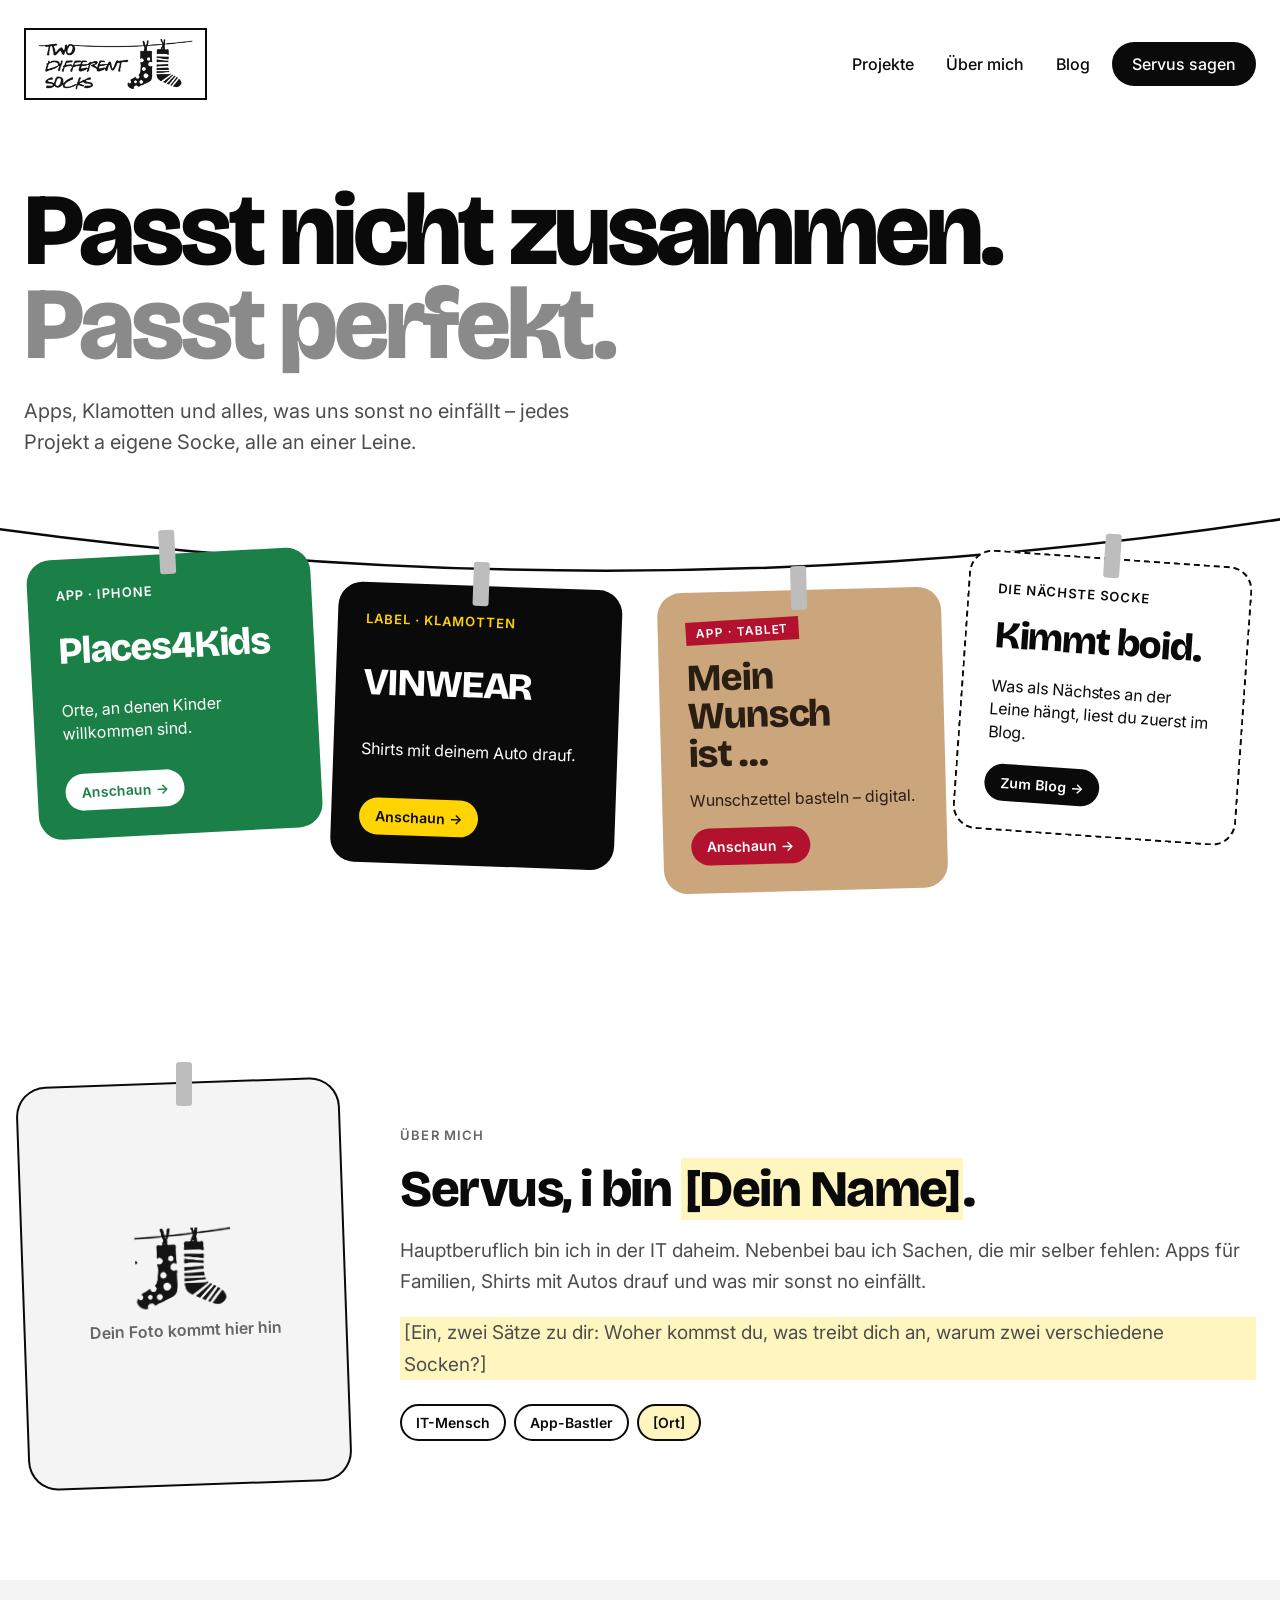
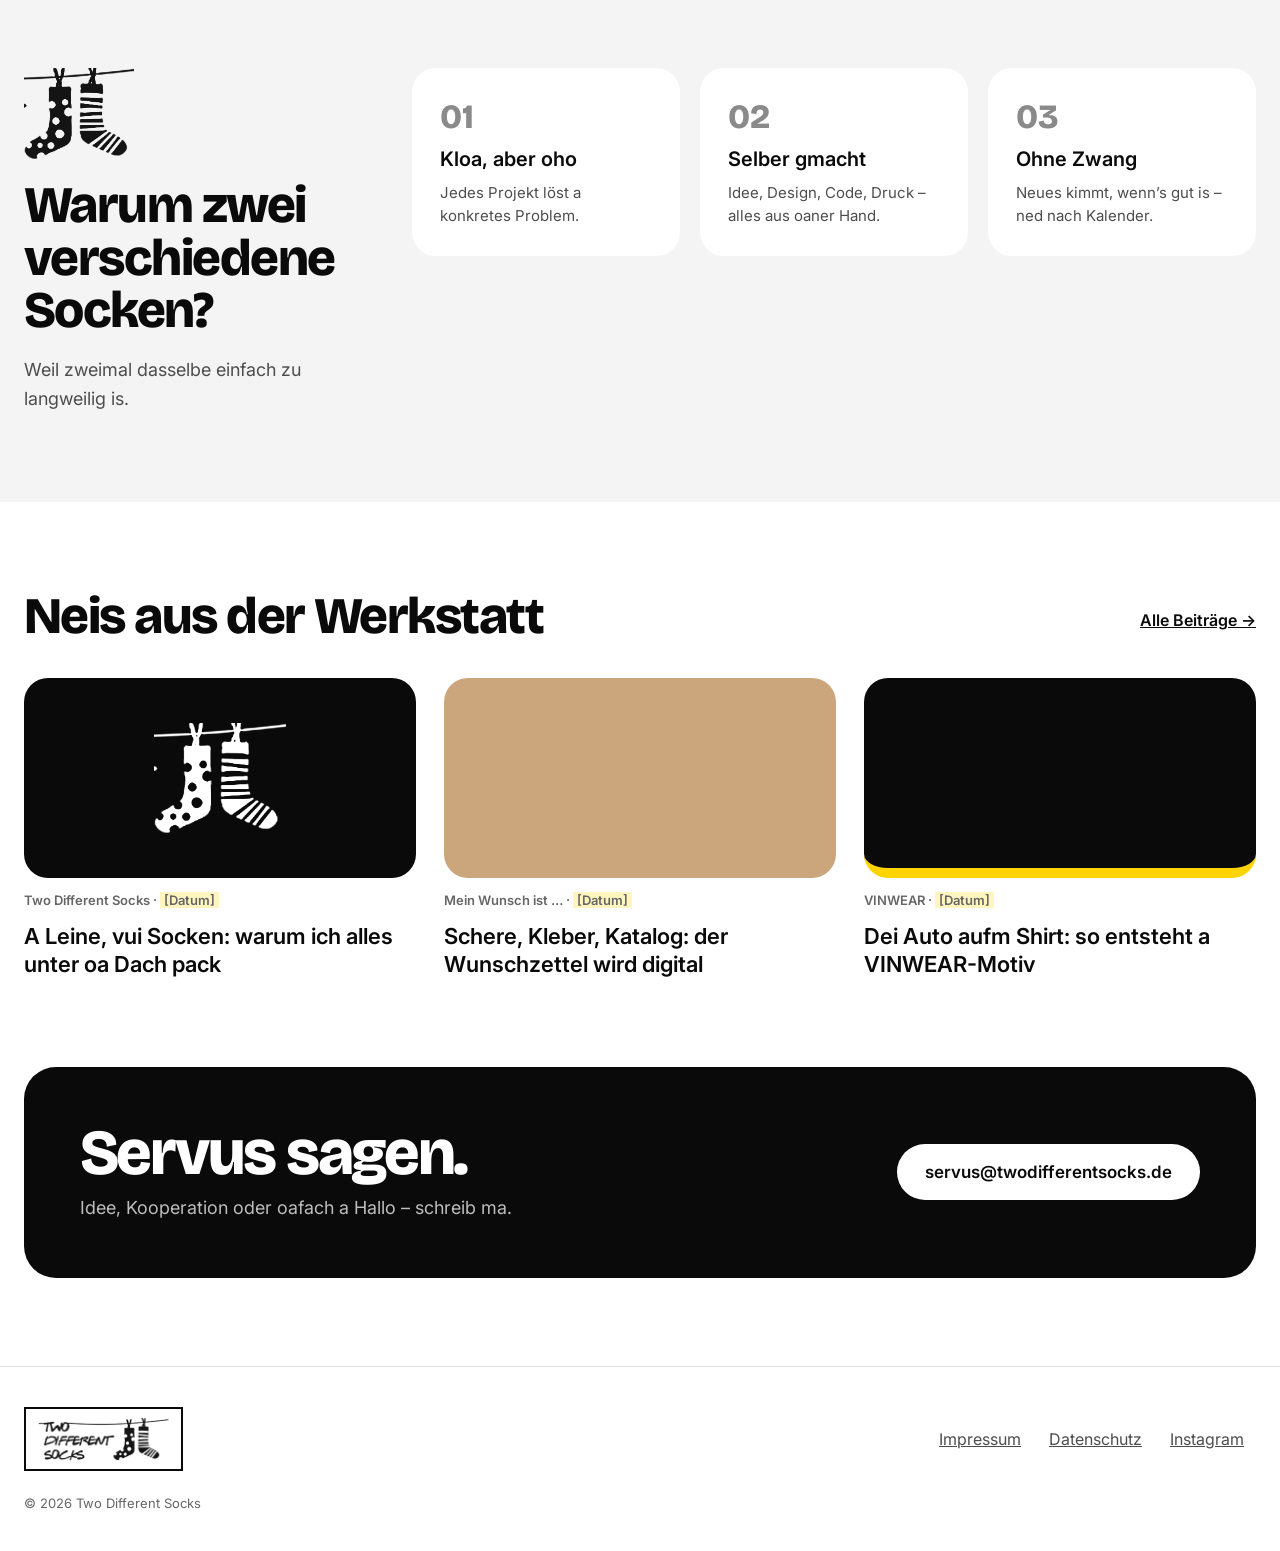
==== index.html @ ca85b4ca "Website Two Different Socks: Startseite, Blog, Impressum, Datenschutz Co-Authored-By: Claude Opus 5." ====
<!doctype html>
<html lang="de">
<head>
  <meta charset="utf-8">
  <meta name="viewport" content="width=device-width, initial-scale=1">
  <title>Two Different Socks – Passt nicht zusammen. Passt perfekt.</title>
  <meta name="description" content="Two Different Socks ist das Dach über Places4Kids, VINWEAR, Mein Wunsch ist … und allem, was noch kommt.">
  <link rel="icon" href="/assets/img/favicon.png">
  <link rel="apple-touch-icon" href="/assets/img/apple-touch-icon.png">
  <!-- Schriften: siehe README, Abschnitt „Schriften lokal einbinden“ -->
  <link rel="preconnect" href="https://fonts.googleapis.com">
  <link rel="preconnect" href="https://fonts.gstatic.com" crossorigin>
  <link href="https://fonts.googleapis.com/css2?family=Bricolage+Grotesque:opsz,wght@12..96,700;12..96,800&family=Inter:wght@400;500;600&display=swap" rel="stylesheet">
  <link rel="stylesheet" href="/assets/style.css">
</head>
<body>

<header class="site-header">
  <div class="container">
    <a href="/" class="logo-stamp"><img src="/assets/img/logo_ink.png" alt="Two Different Socks – zur Startseite" width="1071" height="360"></a>
    <nav class="nav" aria-label="Hauptnavigation">
      <a href="/#projekte">Projekte</a>
      <a href="/#ueber-mich">Über mich</a>
      <a href="/blog.html">Blog</a>
      <a href="/#servus" class="btn">Servus sagen</a>
    </nav>
  </div>
</header>

<main>

  <section class="container hero">
    <h1 class="display">Passt nicht zusammen.<br><span>Passt perfekt.</span></h1>
    <p>Apps, Klamotten und alles, was uns sonst no einfällt – jedes Projekt a eigene Socke, alle an einer Leine.</p>
  </section>

  <section id="projekte" class="clothesline" aria-labelledby="projekte-titel">
    <h2 id="projekte-titel" class="visually-hidden">Projekte</h2>
    <svg class="clothesline__rope" viewBox="0 0 1440 120" preserveAspectRatio="none" aria-hidden="true">
      <path d="M-10 30 Q720 120 1450 20" fill="none" stroke="#0A0A0A" stroke-width="2.5" vector-effect="non-scaling-stroke"/>
    </svg>
    <div class="container clothesline__items">

      <!-- Places4Kids: Link eintragen, sobald die Domain steht -->
      <a href="#" class="sock sock--p4k" style="--r:-3deg; --a:3deg; --d:4.2s; --dl:0s; --mt:8px">
        <div class="sock__peg"></div>
        <div class="sock__card">
          <span class="sock__label">App · iPhone</span>
          <span class="sock__title">Places4Kids</span>
          <span class="sock__text">Orte, an denen Kinder willkommen sind.</span>
          <span class="sock__more">Anschaun →</span>
        </div>
      </a>

      <!-- VINWEAR: Link eintragen -->
      <a href="#" class="sock sock--vin" style="--r:2deg; --a:-3.5deg; --d:5s; --dl:-1.3s; --mt:40px">
        <div class="sock__peg"></div>
        <div class="sock__card">
          <span class="sock__label">Label · Klamotten</span>
          <span class="sock__title">VINWEAR</span>
          <span class="sock__text">Shirts mit deinem Auto drauf.</span>
          <span class="sock__more">Anschaun →</span>
        </div>
      </a>

      <a href="https://meinwunschist.de" class="sock sock--mwi" style="--r:-1.5deg; --a:3deg; --d:4.6s; --dl:-2.4s; --mt:44px">
        <div class="sock__peg"></div>
        <div class="sock__card">
          <span class="sock__label">App · Tablet</span>
          <span class="sock__title">Mein Wunsch ist&nbsp;…</span>
          <span class="sock__text">Wunschzettel basteln – digital.</span>
          <span class="sock__more">Anschaun →</span>
        </div>
      </a>

      <a href="/blog.html" class="sock sock--next" style="--r:4deg; --a:-4deg; --d:5.4s; --dl:-0.7s; --mt:12px">
        <div class="sock__peg"></div>
        <div class="sock__card">
          <span class="sock__label">Die nächste Socke</span>
          <span class="sock__title">Kimmt boid.</span>
          <span class="sock__text">Was als Nächstes an der Leine hängt, liest du zuerst im Blog.</span>
          <span class="sock__more">Zum Blog →</span>
        </div>
      </a>

    </div>
  </section>

  <!-- Über mich: Foto als /assets/img/ich.jpg ablegen und den Platzhalter unten ersetzen -->
  <section id="ueber-mich" class="me" aria-labelledby="me-titel">
    <div class="container">
      <div class="me__photo">
        <div class="sock__peg"></div>
        <div class="me__placeholder">
          <img src="/assets/img/socks_ink.png" alt="">
          <span>Dein Foto kommt hier hin</span>
        </div>
        <!-- <img src="/assets/img/ich.jpg" alt="[Dein Name]" width="920" height="1150"> -->
      </div>
      <div class="me__text">
        <span class="eyebrow">Über mich</span>
        <h2 id="me-titel" class="display h2">Servus, i bin <span class="placeholder">[Dein Name]</span>.</h2>
        <p>Hauptberuflich bin ich in der IT daheim. Nebenbei bau ich Sachen, die mir selber fehlen: Apps für Familien, Shirts mit Autos drauf und was mir sonst no einfällt.</p>
        <p class="placeholder">[Ein, zwei Sätze zu dir: Woher kommst du, was treibt dich an, warum zwei verschiedene Socken?]</p>
        <ul class="me__facts">
          <li>IT-Mensch</li>
          <li>App-Bastler</li>
          <li class="placeholder">[Ort]</li>
        </ul>
      </div>
    </div>
  </section>

  <section class="about" aria-labelledby="warum-titel">
    <div class="container">
      <div class="about__intro">
        <img src="/assets/img/socks_ink.png" alt="" width="401" height="333">
        <h2 id="warum-titel" class="display h2">Warum zwei verschiedene Socken?</h2>
        <p>Weil zweimal dasselbe einfach zu langweilig is.</p>
      </div>
      <div class="about__grid">
        <div class="point">
          <span class="point__nr">01</span>
          <h3>Kloa, aber oho</h3>
          <p>Jedes Projekt löst a konkretes Problem.</p>
        </div>
        <div class="point">
          <span class="point__nr">02</span>
          <h3>Selber gmacht</h3>
          <p>Idee, Design, Code, Druck – alles aus oaner Hand.</p>
        </div>
        <div class="point">
          <span class="point__nr">03</span>
          <h3>Ohne Zwang</h3>
          <p>Neues kimmt, wenn’s gut is – ned nach Kalender.</p>
        </div>
      </div>
    </div>
  </section>

  <section class="container section" aria-labelledby="blog-titel">
    <div class="section__head">
      <h2 id="blog-titel" class="display h2">Neis aus der Werkstatt</h2>
      <a href="/blog.html">Alle Beiträge →</a>
    </div>
    <div class="posts">
      <a href="/blog/a-leine-vui-socken.html" class="post-card">
        <div class="post-card__img post-card__img--tds"><img src="/assets/img/socks_white.png" alt=""></div>
        <span class="post-card__meta">Two Different Socks · <span class="placeholder">[Datum]</span></span>
        <h3>A Leine, vui Socken: warum ich alles unter oa Dach pack</h3>
      </a>
      <a href="/blog.html" class="post-card">
        <div class="post-card__img post-card__img--mwi"></div>
        <span class="post-card__meta">Mein Wunsch ist … · <span class="placeholder">[Datum]</span></span>
        <h3>Schere, Kleber, Katalog: der Wunschzettel wird digital</h3>
      </a>
      <a href="/blog.html" class="post-card">
        <div class="post-card__img post-card__img--vin"></div>
        <span class="post-card__meta">VINWEAR · <span class="placeholder">[Datum]</span></span>
        <h3>Dei Auto aufm Shirt: so entsteht a VINWEAR-Motiv</h3>
      </a>
    </div>
  </section>

  <section id="servus" class="container servus" aria-labelledby="servus-titel">
    <div class="servus__box">
      <div>
        <h2 id="servus-titel" class="display">Servus sagen.</h2>
        <p>Idee, Kooperation oder oafach a Hallo – schreib ma.</p>
      </div>
      <a href="mailto:servus@twodifferentsocks.de" class="btn btn--light">servus@twodifferentsocks.de</a>
    </div>
  </section>

</main>

<footer class="site-footer">
  <div class="container">
    <a href="/" class="logo-stamp"><img src="/assets/img/logo_ink.png" alt="Two Different Socks – zur Startseite" width="1071" height="360"></a>
    <nav aria-label="Rechtliches">
      <a href="/impressum.html">Impressum</a>
      <a href="/datenschutz.html">Datenschutz</a>
      <a href="https://instagram.com/" rel="noopener">Instagram</a>
    </nav>
    <small>© 2026 Two Different Socks</small>
  </div>
</footer>

</body>
</html>
---- assets/style.css ----
/* Two Different Socks – Stylesheet
   Farben: Basis Schwarz-Weiß, jede Projektkarte hat ihre eigene Markenfarbe. */

:root {
  --ink: #0A0A0A;
  --white: #FFFFFF;
  --grey-50: #F4F4F4;
  --grey-300: #BDBDBD;
  --grey-500: #8A8A8A;
  --grey-600: #666666;
  --grey-700: #4D4D4D;
  --line: #E0E0E0;

  /* Projektfarben */
  --p4k: #1B8048;        /* Places4Kids – SOS-Grün */
  --vin-yellow: #FFD400; /* VINWEAR – Gelb-Akzent */
  --kraft: #CBA57C;      /* Mein Wunsch ist … – Kraftpapier */
  --kraft-ink: #2A1D12;
  --mwi-red: #B3122E;    /* Mein Wunsch ist … – Rot */

  --font-display: "Bricolage Grotesque", system-ui, sans-serif;
  --font-body: "Inter", system-ui, -apple-system, "Segoe UI", sans-serif;
  --max: 1280px;
}

*, *::before, *::after { box-sizing: border-box; }
html { scroll-behavior: smooth; }
body {
  margin: 0;
  font-family: var(--font-body);
  color: var(--ink);
  background: var(--white);
  -webkit-font-smoothing: antialiased;
  overflow-x: hidden;
}
img { max-width: 100%; height: auto; display: block; }
a { color: var(--ink); }
a:hover { color: #555; }
:focus-visible { outline: 3px solid var(--ink); outline-offset: 3px; border-radius: 6px; }

.container { max-width: var(--max); margin: 0 auto; padding-inline: 24px; }
.muted { color: var(--grey-700); }
.display {
  font-family: var(--font-display);
  font-weight: 800;
  letter-spacing: -0.04em;
  line-height: 0.95;
  margin: 0;
}
.visually-hidden {
  position: absolute; width: 1px; height: 1px; padding: 0; margin: -1px;
  overflow: hidden; clip: rect(0 0 0 0); white-space: nowrap; border: 0;
}

/* ---------- Header ---------- */
.site-header .container {
  display: flex; flex-wrap: wrap; justify-content: space-between; align-items: center;
  gap: 16px; padding-block: 28px;
}
.logo-stamp { display: block; border: 2px solid var(--ink); padding: 8px 12px; line-height: 0; }
.logo-stamp img { height: 52px; width: auto; }
.nav { display: flex; flex-wrap: wrap; gap: 4px; align-items: center; }
.nav a { padding: 12px 14px; font-weight: 500; text-decoration: none; }
.nav a[aria-current="page"] { font-weight: 600; text-decoration: underline; text-underline-offset: 6px; }
.btn {
  display: inline-block; padding: 12px 20px; border-radius: 999px; font-weight: 600;
  text-decoration: none; background: var(--ink); color: var(--white); border: 0;
  font: inherit; font-weight: 600; cursor: pointer;
}
.btn:hover { color: var(--white); background: #333; }
.btn--light { background: var(--white); color: var(--ink); }
.btn--light:hover { background: var(--grey-50); color: var(--ink); }
.nav .btn { padding: 12px 20px; margin-left: 4px; }

/* ---------- Hero ---------- */
.hero { padding-top: 56px; display: flex; flex-direction: column; gap: 24px; }
.hero h1 { font-size: clamp(52px, 8vw, 112px); line-height: 0.92; }
.hero h1 span { color: var(--grey-500); }
.hero p { margin: 0; max-width: 600px; font-size: 20px; line-height: 1.55; color: var(--grey-700); }

/* ---------- Wäscheleine ---------- */
.clothesline { position: relative; padding: 40px 0 96px; }
.clothesline__rope { position: absolute; left: 0; top: 40px; width: 100%; height: 120px; }
.clothesline__items {
  position: relative; padding-top: 24px;
  display: grid; grid-template-columns: repeat(auto-fit, minmax(250px, 1fr)); gap: 32px;
}
.sock {
  display: block; text-decoration: none;
  transform-origin: 50% 0;
  transform: rotate(var(--r, 0deg));
  animation: sway var(--d, 4.5s) ease-in-out infinite;
  animation-delay: var(--dl, 0s);
  margin-top: var(--mt, 0);
}
.sock:hover { animation-play-state: paused; }
@keyframes sway {
  0%, 100% { transform: rotate(var(--r, 0deg)); }
  50% { transform: rotate(calc(var(--r, 0deg) + var(--a, 3deg))); }
}
@media (prefers-reduced-motion: reduce) {
  .sock { animation: none; }
  html { scroll-behavior: auto; }
}
.sock__peg {
  width: 16px; height: 44px; background: var(--grey-300); border-radius: 3px;
  margin: 0 auto -20px; position: relative;
}
.sock__card {
  border-radius: 24px; padding: 28px; min-height: 280px;
  display: flex; flex-direction: column; justify-content: space-between; gap: 16px;
}
.sock__label { font-size: 13px; font-weight: 600; letter-spacing: 0.08em; text-transform: uppercase; }
.sock__title { font-family: var(--font-display); font-weight: 800; font-size: 38px; letter-spacing: -0.03em; line-height: 1; }
.sock__text { font-size: 16px; line-height: 1.45; }
/* Gleicher Button auf jeder Karte, jeweils in der Projektfarbe */
.sock__more {
  align-self: flex-start; padding: 10px 16px; border-radius: 999px;
  font-size: 14px; font-weight: 600;
}

.sock--p4k .sock__card { background: var(--p4k); color: var(--white); }
.sock--p4k .sock__more { background: var(--white); color: var(--p4k); }

.sock--vin .sock__card { background: var(--ink); color: var(--white); }
.sock--vin .sock__label { color: var(--vin-yellow); }
.sock--vin .sock__more { background: var(--vin-yellow); color: var(--ink); }

.sock--mwi .sock__card { background: var(--kraft); color: var(--kraft-ink); }
.sock--mwi .sock__label {
  align-self: flex-start; padding: 4px 10px; background: var(--mwi-red); color: var(--white);
  font-size: 12px; transform: rotate(-2deg);
}
.sock--mwi .sock__more { background: var(--mwi-red); color: var(--white); }

.sock--next .sock__card { border: 2px dashed var(--ink); background: var(--white); color: var(--ink); }
.sock--next .sock__more { background: var(--ink); color: var(--white); }

/* ---------- Über mich ---------- */
.me .container { padding-block: 96px; display: flex; flex-wrap: wrap; gap: 56px; align-items: center; }
.me__photo { flex: 1 1 320px; min-width: 0; max-width: 460px; position: relative; }
.me__photo img, .me__photo .me__placeholder {
  width: 100%; aspect-ratio: 4 / 5; object-fit: cover; border-radius: 28px;
  transform: rotate(-2deg); box-shadow: 0 0 0 2px var(--ink);
}
.me__placeholder {
  display: flex; flex-direction: column; align-items: center; justify-content: center; gap: 12px;
  background: var(--grey-50); color: var(--grey-600); font-weight: 600; text-align: center; padding: 24px;
}
.me__placeholder img { width: 96px; transform: none; box-shadow: none; aspect-ratio: auto; border-radius: 0; }
.me__photo .sock__peg { position: absolute; top: -22px; left: 50%; margin: 0 0 0 -8px; z-index: 1; }
.me__text { flex: 999 1 460px; min-width: 0; display: flex; flex-direction: column; gap: 20px; }
.me__text .eyebrow { font-size: 13px; font-weight: 600; letter-spacing: 0.08em; text-transform: uppercase; color: var(--grey-600); }
.me__text p { margin: 0; font-size: 19px; line-height: 1.65; color: var(--grey-700); }
.me__facts { display: flex; flex-wrap: wrap; gap: 8px; padding: 0; margin: 4px 0 0; list-style: none; }
.me__facts li { padding: 8px 14px; border-radius: 999px; border: 2px solid var(--ink); font-size: 14px; font-weight: 600; }

/* ---------- Über uns ---------- */
.about { background: var(--grey-50); }
.about .container { padding-block: 88px; display: flex; flex-wrap: wrap; gap: 48px; align-items: flex-start; }
.about__intro { flex: 1 1 340px; min-width: 0; display: flex; flex-direction: column; gap: 20px; }
.about__intro img { width: 110px; }
.about__intro p { margin: 0; font-size: 18px; line-height: 1.6; color: var(--grey-700); }
.h2 { font-size: clamp(36px, 4vw, 54px); letter-spacing: -0.03em; line-height: 1.02; }
.about__grid {
  flex: 999 1 560px; min-width: 0;
  display: grid; grid-template-columns: repeat(auto-fit, minmax(210px, 1fr)); gap: 20px;
}
.point { padding: 28px; border-radius: 24px; background: var(--white); display: flex; flex-direction: column; gap: 10px; }
.point__nr { font-family: var(--font-display); font-weight: 800; font-size: 34px; color: var(--grey-500); }
.point h3 { margin: 0; font-size: 20px; font-weight: 600; }
.point p { margin: 0; font-size: 15px; line-height: 1.55; color: var(--grey-700); }

/* ---------- Blog-Karten ---------- */
.section { padding-block: 88px; display: flex; flex-direction: column; gap: 36px; }
.section__head { display: flex; flex-wrap: wrap; justify-content: space-between; align-items: flex-end; gap: 16px; }
.section__head a { font-weight: 600; padding: 12px 0; }
.posts { display: grid; grid-template-columns: repeat(auto-fit, minmax(280px, 1fr)); gap: 28px; }
.post-card { display: flex; flex-direction: column; gap: 14px; text-decoration: none; }
.post-card[hidden] { display: none; }
.post-card__img {
  height: 200px; border-radius: 24px; background: var(--ink);
  display: flex; align-items: center; justify-content: center; overflow: hidden;
}
.post-card__img img { height: 110px; width: auto; }
.post-card__img--p4k { background: var(--p4k); }
.post-card__img--vin { background: var(--ink); border-bottom: 10px solid var(--vin-yellow); }
.post-card__img--mwi { background: var(--kraft); }
.post-card__img--tds { background: var(--ink); }
.post-card__meta { font-size: 13px; font-weight: 600; color: var(--grey-600); }
.post-card h3 { margin: 0; font-size: 22px; font-weight: 600; line-height: 1.3; }

/* ---------- Servus / Kontakt ---------- */
.servus { padding-bottom: 88px; }
.servus__box {
  display: flex; flex-wrap: wrap; justify-content: space-between; align-items: center; gap: 32px;
  padding: clamp(32px, 5vw, 56px); border-radius: 32px; background: var(--ink); color: var(--white);
}
.servus__box > div { flex: 999 1 420px; min-width: 0; display: flex; flex-direction: column; gap: 10px; }
.servus__box h2 { font-size: clamp(40px, 5vw, 72px); }
.servus__box p { margin: 0; font-size: 18px; line-height: 1.55; color: var(--grey-300); }
.servus__box .btn { padding: 18px 28px; font-size: 17px; }

/* ---------- Footer ---------- */
.site-footer { border-top: 1px solid var(--line); }
.site-footer .container {
  padding-block: 40px; display: flex; flex-wrap: wrap; justify-content: space-between; align-items: center; gap: 24px;
}
.site-footer .logo-stamp img { height: 44px; width: auto; }
.site-footer nav { display: flex; flex-wrap: wrap; gap: 4px; }
.site-footer nav a { padding: 12px; color: var(--grey-700); }
.site-footer small { display: block; width: 100%; color: var(--grey-600); font-size: 13px; }

/* ---------- Blog-Übersicht ---------- */
.page-head { padding-top: 48px; padding-bottom: 32px; display: flex; flex-direction: column; gap: 20px; }
.page-head h1 { font-size: clamp(52px, 7vw, 100px); }
.page-head h1 span { color: var(--grey-500); }
.page-head p { margin: 0; max-width: 600px; font-size: 19px; line-height: 1.55; color: var(--grey-700); }
.filters { display: flex; flex-wrap: wrap; gap: 8px; padding-top: 12px; }
.filter {
  padding: 12px 18px; border-radius: 999px; font: inherit; font-size: 15px; font-weight: 600;
  cursor: pointer; border: 2px solid var(--ink); background: transparent; color: var(--ink);
}
.filter[aria-pressed="true"] { background: var(--ink); color: var(--white); }
.blog-list { padding-bottom: 80px; }
.empty { padding: 40px 0; font-size: 18px; color: var(--grey-700); }

.newsletter { padding-bottom: 88px; }
.newsletter__box {
  display: flex; flex-wrap: wrap; gap: 32px; align-items: center; justify-content: space-between;
  padding: clamp(32px, 5vw, 48px); border-radius: 32px; background: var(--ink); color: var(--white);
}
.newsletter__box > div { flex: 999 1 400px; min-width: 0; display: flex; flex-direction: column; gap: 10px; }
.newsletter__box h2 { font-size: clamp(32px, 3.6vw, 48px); }
.newsletter__box p { margin: 0; font-size: 17px; line-height: 1.55; color: var(--grey-300); }

/* ---------- Beitrag & Textseiten ---------- */
.article { max-width: 760px; margin: 0 auto; padding: 48px 24px 88px; }
.article__meta { font-size: 14px; font-weight: 600; color: var(--grey-600); }
.article h1 { font-size: clamp(40px, 6vw, 72px); margin: 16px 0 32px; }
.article__cover { height: clamp(220px, 40vw, 380px); border-radius: 28px; margin-bottom: 40px; }
.prose { font-size: 19px; line-height: 1.7; }
.prose h2 { font-family: var(--font-display); font-weight: 800; font-size: 32px; letter-spacing: -0.02em; margin: 48px 0 12px; line-height: 1.1; }
.prose h3 { font-size: 22px; margin: 32px 0 8px; }
.prose p, .prose ul, .prose ol { margin: 0 0 20px; }
.prose img { border-radius: 20px; margin: 32px 0; }
.prose blockquote {
  margin: 32px 0; padding-left: 24px; border-left: 4px solid var(--ink);
  font-family: var(--font-display); font-size: 26px; line-height: 1.3; font-weight: 700;
}
.back { display: inline-block; padding: 12px 0; font-weight: 600; }
.placeholder { background: #FFF6BF; padding: 0 4px; }
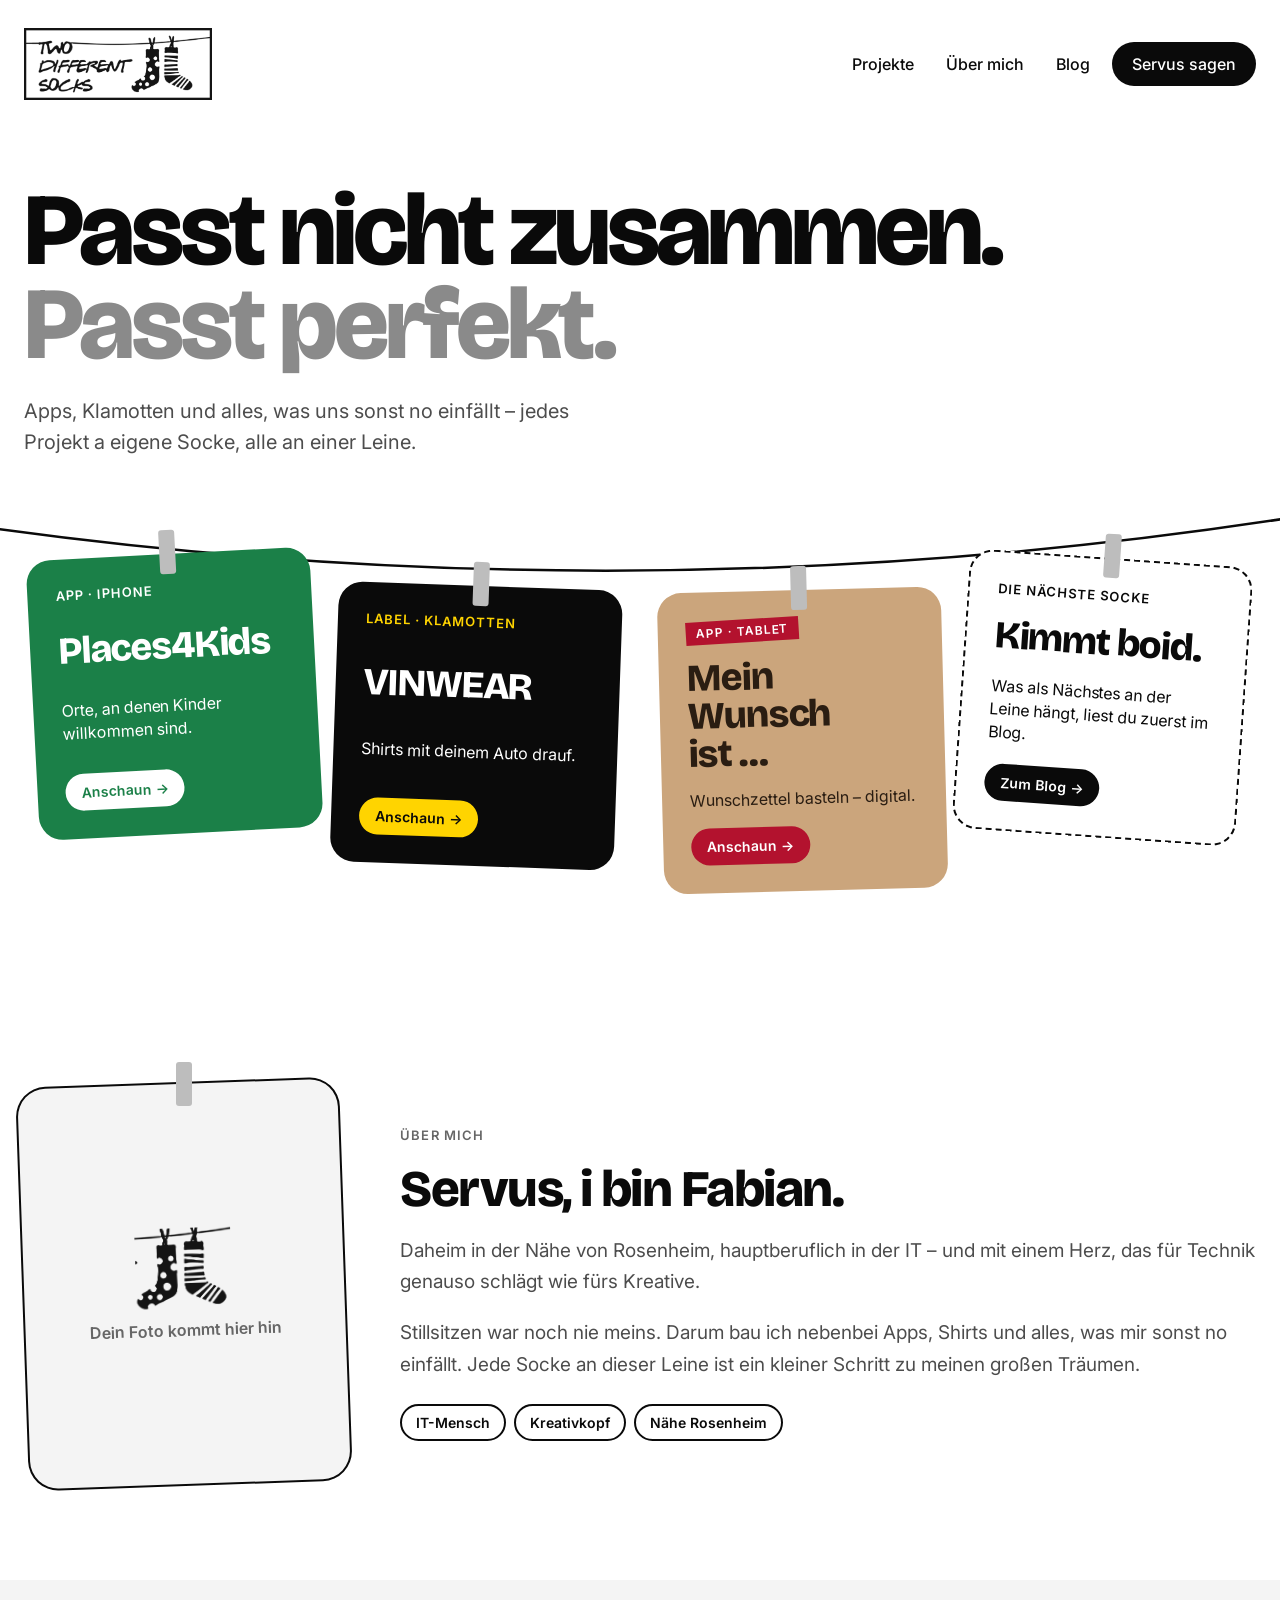
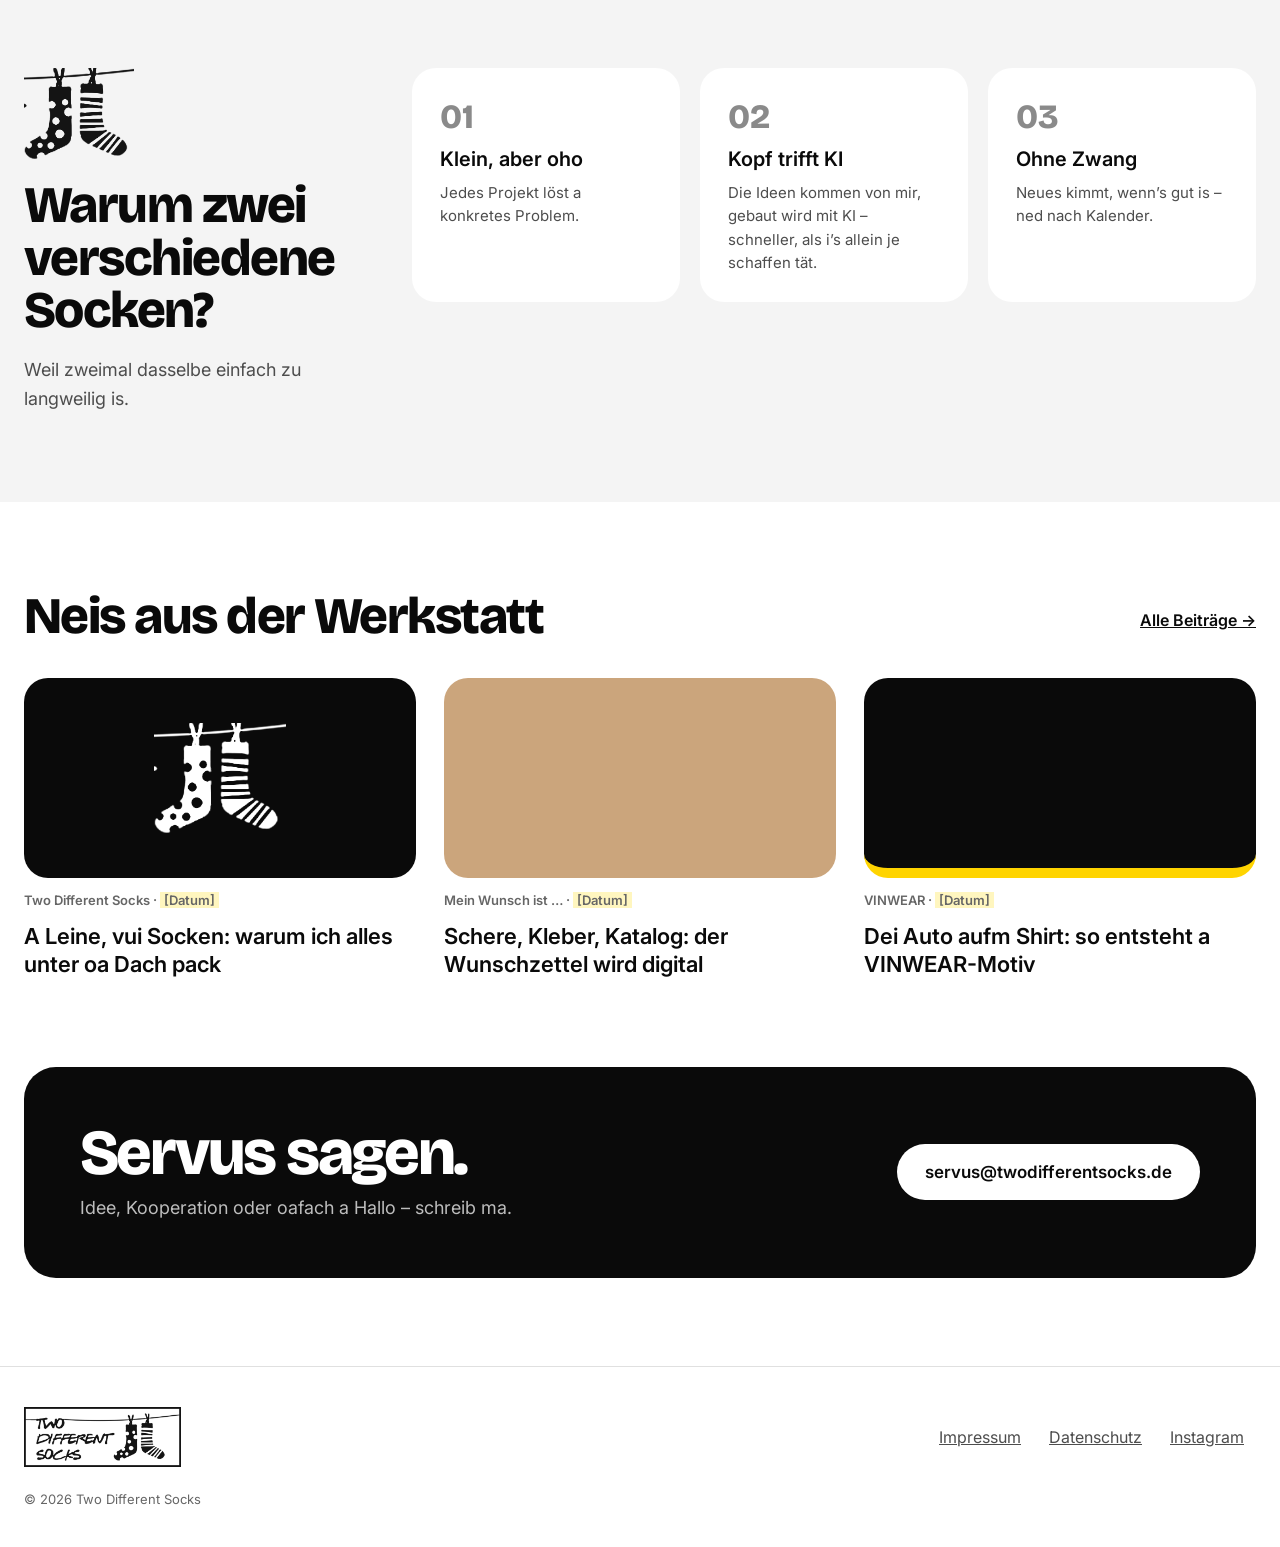
==== commit 682cd065: "Logo mit Rahmen und durchgehender Wäscheleine, Über mich mit Fabian, Texte angepasst Co-Authored-By:" ====
--- a/index.html
+++ b/index.html
@@ -17,7 +17,7 @@
 
 <header class="site-header">
   <div class="container">
-    <a href="/" class="logo-stamp"><img src="/assets/img/logo_ink.png" alt="Two Different Socks – zur Startseite" width="1071" height="360"></a>
+    <a href="/" class="logo-stamp"><img src="/assets/img/logo_ink_frame.png" alt="Two Different Socks – zur Startseite" width="1151" height="440"></a>
     <nav class="nav" aria-label="Hauptnavigation">
       <a href="/#projekte">Projekte</a>
       <a href="/#ueber-mich">Über mich</a>
@@ -95,17 +95,17 @@
           <img src="/assets/img/socks_ink.png" alt="">
           <span>Dein Foto kommt hier hin</span>
         </div>
-        <!-- <img src="/assets/img/ich.jpg" alt="[Dein Name]" width="920" height="1150"> -->
+        <!-- <img src="/assets/img/ich.jpg" alt="Fabian" width="920" height="1150"> -->
       </div>
       <div class="me__text">
         <span class="eyebrow">Über mich</span>
-        <h2 id="me-titel" class="display h2">Servus, i bin <span class="placeholder">[Dein Name]</span>.</h2>
-        <p>Hauptberuflich bin ich in der IT daheim. Nebenbei bau ich Sachen, die mir selber fehlen: Apps für Familien, Shirts mit Autos drauf und was mir sonst no einfällt.</p>
-        <p class="placeholder">[Ein, zwei Sätze zu dir: Woher kommst du, was treibt dich an, warum zwei verschiedene Socken?]</p>
+        <h2 id="me-titel" class="display h2">Servus, i bin Fabian.</h2>
+        <p>Daheim in der Nähe von Rosenheim, hauptberuflich in der IT – und mit einem Herz, das für Technik genauso schlägt wie fürs Kreative.</p>
+        <p>Stillsitzen war noch nie meins. Darum bau ich nebenbei Apps, Shirts und alles, was mir sonst no einfällt. Jede Socke an dieser Leine ist ein kleiner Schritt zu meinen großen Träumen.</p>
         <ul class="me__facts">
           <li>IT-Mensch</li>
-          <li>App-Bastler</li>
-          <li class="placeholder">[Ort]</li>
+          <li>Kreativkopf</li>
+          <li>Nähe Rosenheim</li>
         </ul>
       </div>
     </div>
@@ -121,13 +121,13 @@
       <div class="about__grid">
         <div class="point">
           <span class="point__nr">01</span>
-          <h3>Kloa, aber oho</h3>
+          <h3>Klein, aber oho</h3>
           <p>Jedes Projekt löst a konkretes Problem.</p>
         </div>
         <div class="point">
           <span class="point__nr">02</span>
-          <h3>Selber gmacht</h3>
-          <p>Idee, Design, Code, Druck – alles aus oaner Hand.</p>
+          <h3>Kopf trifft KI</h3>
+          <p>Die Ideen kommen von mir, gebaut wird mit KI – schneller, als i’s allein je schaffen tät.</p>
         </div>
         <div class="point">
           <span class="point__nr">03</span>
@@ -176,7 +176,7 @@
 
 <footer class="site-footer">
   <div class="container">
-    <a href="/" class="logo-stamp"><img src="/assets/img/logo_ink.png" alt="Two Different Socks – zur Startseite" width="1071" height="360"></a>
+    <a href="/" class="logo-stamp"><img src="/assets/img/logo_ink_frame.png" alt="Two Different Socks – zur Startseite" width="1151" height="440"></a>
     <nav aria-label="Rechtliches">
       <a href="/impressum.html">Impressum</a>
       <a href="/datenschutz.html">Datenschutz</a>
--- a/assets/style.css
+++ b/assets/style.css
@@ -57,8 +57,9 @@
   display: flex; flex-wrap: wrap; justify-content: space-between; align-items: center;
   gap: 16px; padding-block: 28px;
 }
-.logo-stamp { display: block; border: 2px solid var(--ink); padding: 8px 12px; line-height: 0; }
-.logo-stamp img { height: 52px; width: auto; }
+/* Rahmen und Wäscheleine sind direkt im Logo-Bild */
+.logo-stamp { display: block; line-height: 0; }
+.logo-stamp img { height: 72px; width: auto; }
 .nav { display: flex; flex-wrap: wrap; gap: 4px; align-items: center; }
 .nav a { padding: 12px 14px; font-weight: 500; text-decoration: none; }
 .nav a[aria-current="page"] { font-weight: 600; text-decoration: underline; text-underline-offset: 6px; }
@@ -206,7 +207,7 @@
 .site-footer .container {
   padding-block: 40px; display: flex; flex-wrap: wrap; justify-content: space-between; align-items: center; gap: 24px;
 }
-.site-footer .logo-stamp img { height: 44px; width: auto; }
+.site-footer .logo-stamp img { height: 60px; width: auto; }
 .site-footer nav { display: flex; flex-wrap: wrap; gap: 4px; }
 .site-footer nav a { padding: 12px; color: var(--grey-700); }
 .site-footer small { display: block; width: 100%; color: var(--grey-600); font-size: 13px; }
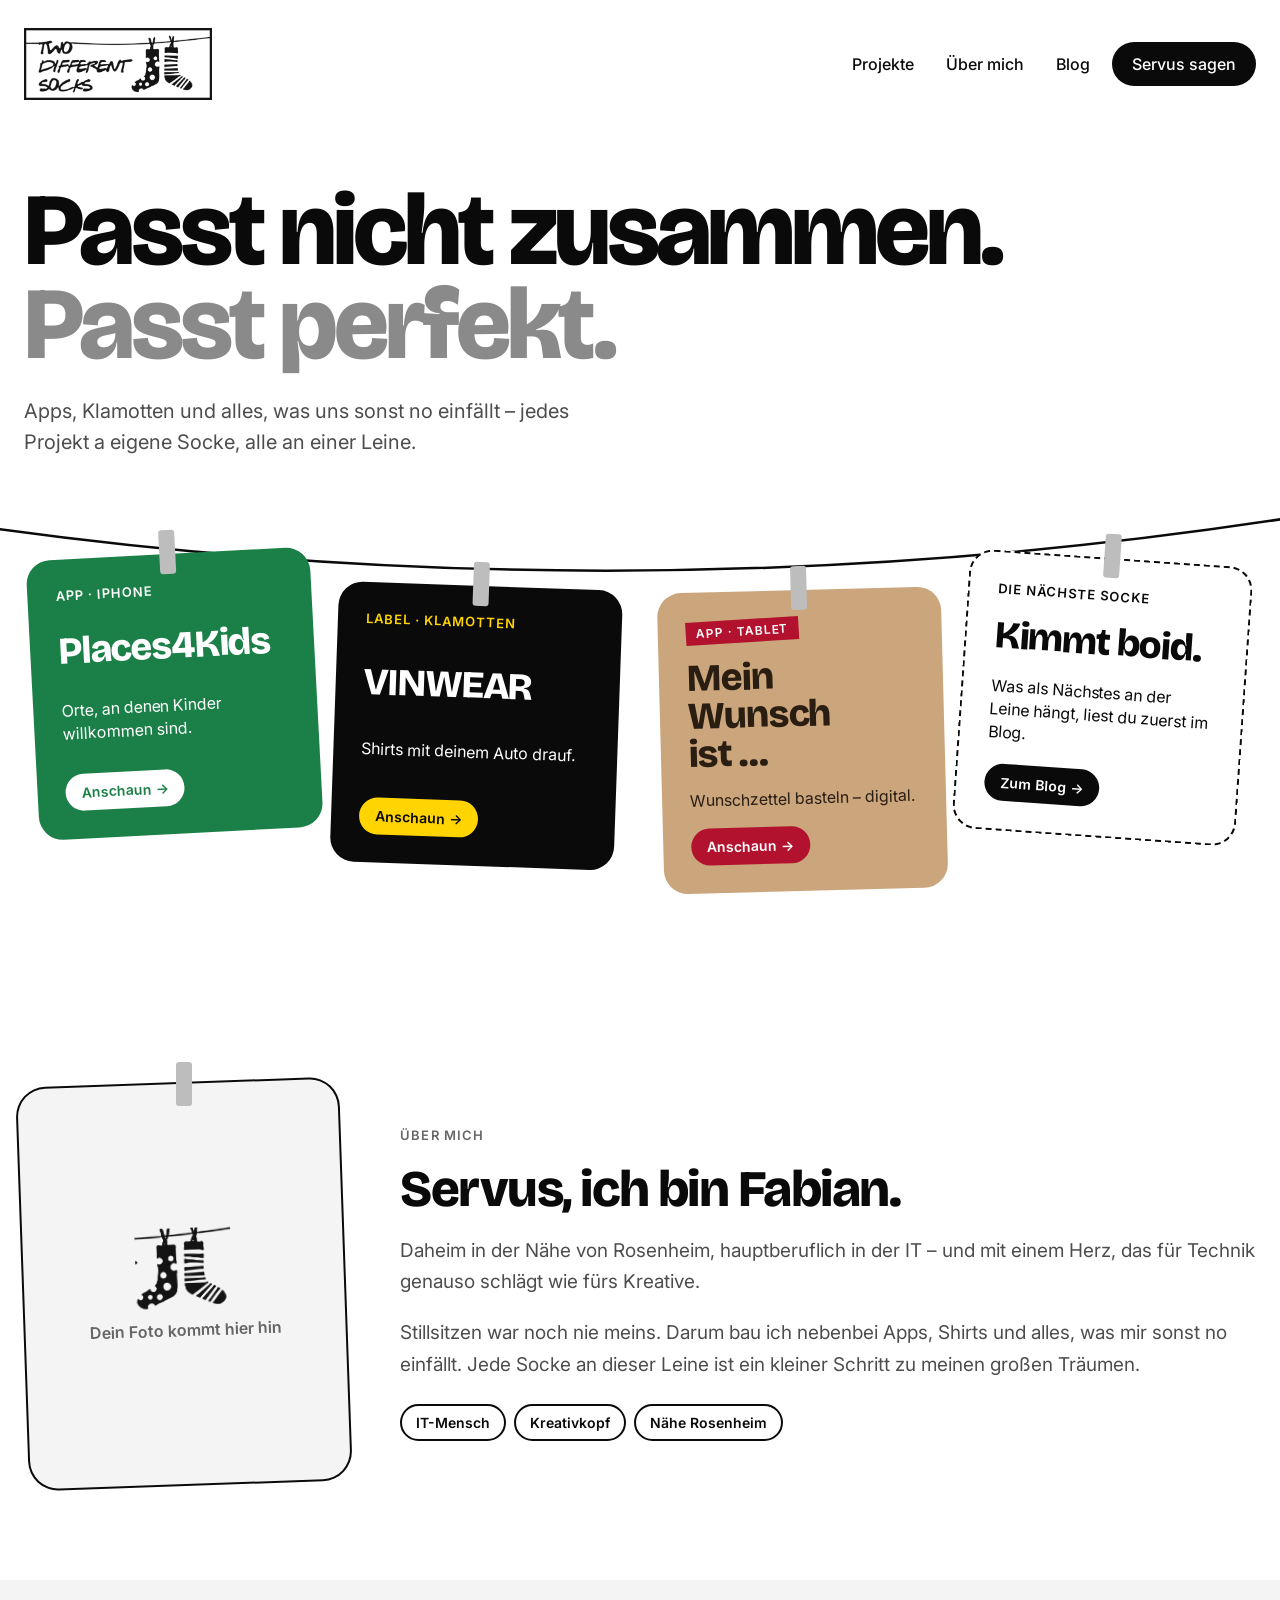
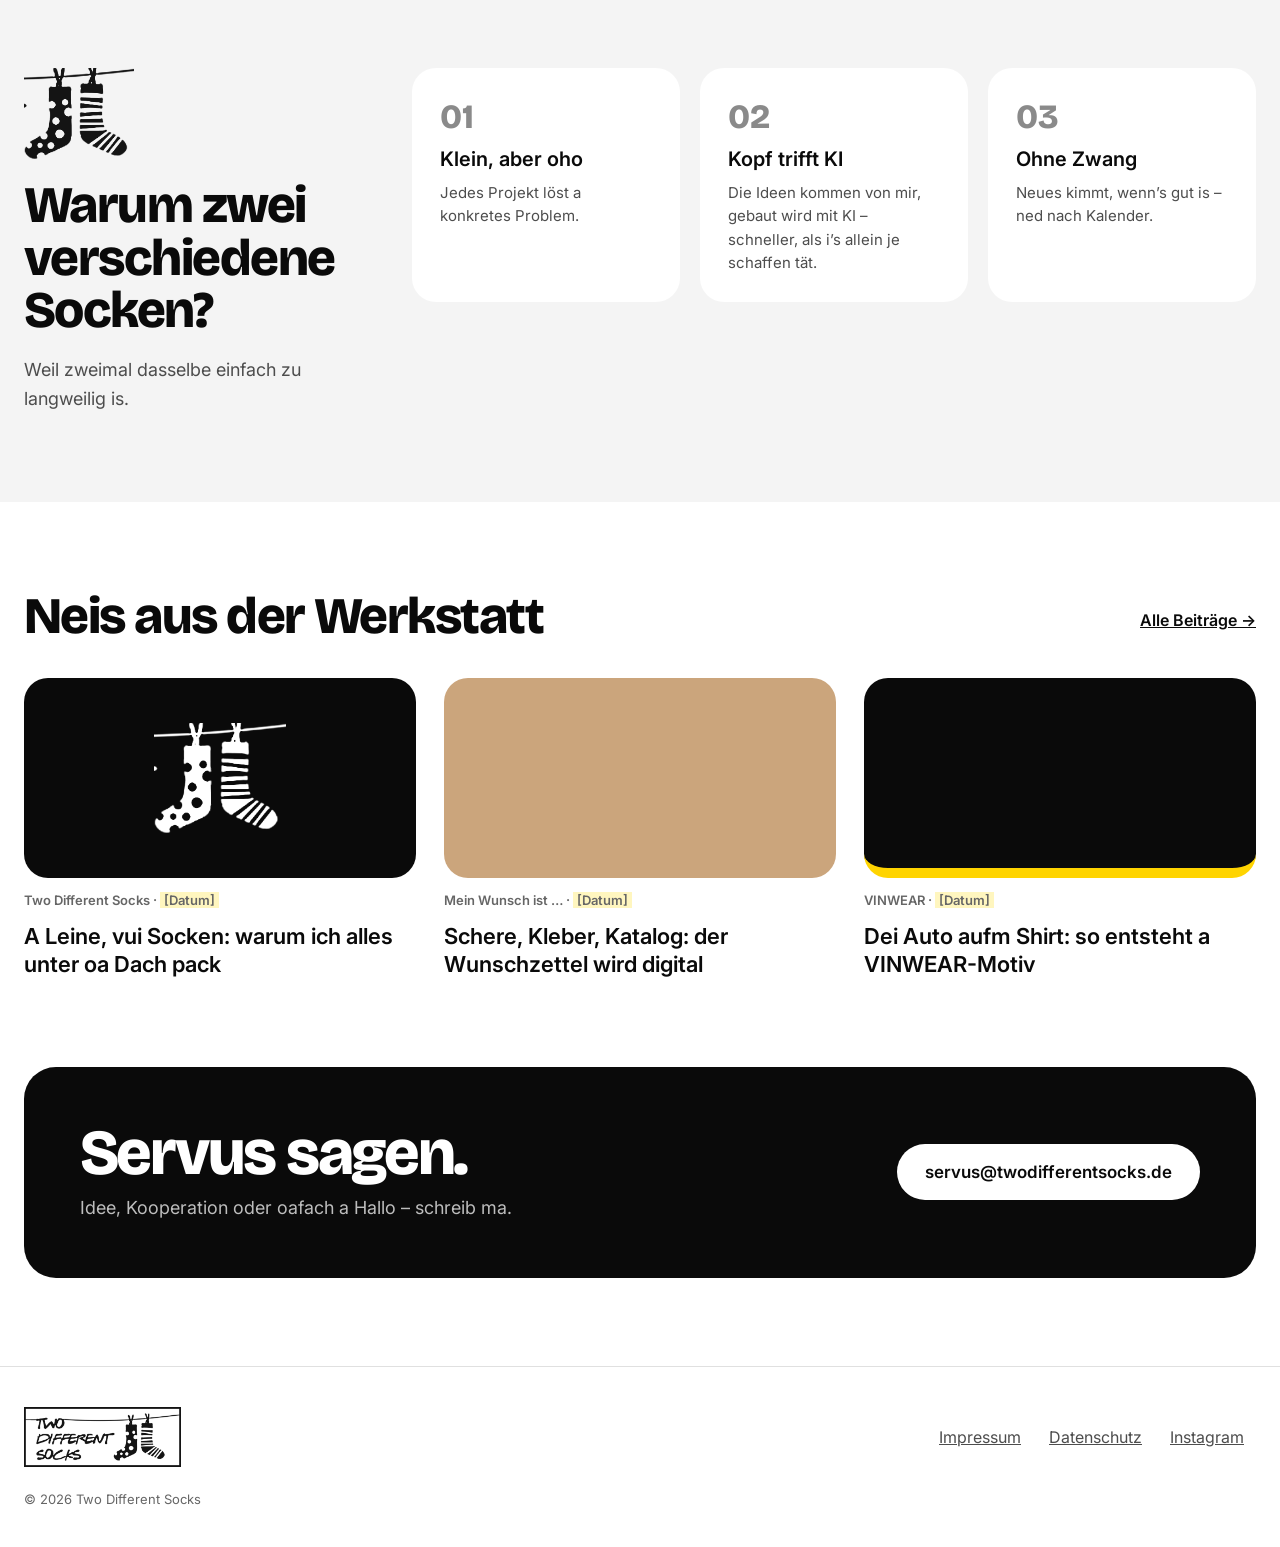
==== commit 5102ea92: "Über mich: ich bin Fabian Co-Authored-By: Claude Opus 5.5 <noreply@anthropic.com> Claude-Session: ht" ====
--- a/index.html
+++ b/index.html
@@ -99,7 +99,7 @@
       </div>
       <div class="me__text">
         <span class="eyebrow">Über mich</span>
-        <h2 id="me-titel" class="display h2">Servus, i bin Fabian.</h2>
+        <h2 id="me-titel" class="display h2">Servus, ich bin Fabian.</h2>
         <p>Daheim in der Nähe von Rosenheim, hauptberuflich in der IT – und mit einem Herz, das für Technik genauso schlägt wie fürs Kreative.</p>
         <p>Stillsitzen war noch nie meins. Darum bau ich nebenbei Apps, Shirts und alles, was mir sonst no einfällt. Jede Socke an dieser Leine ist ein kleiner Schritt zu meinen großen Träumen.</p>
         <ul class="me__facts">
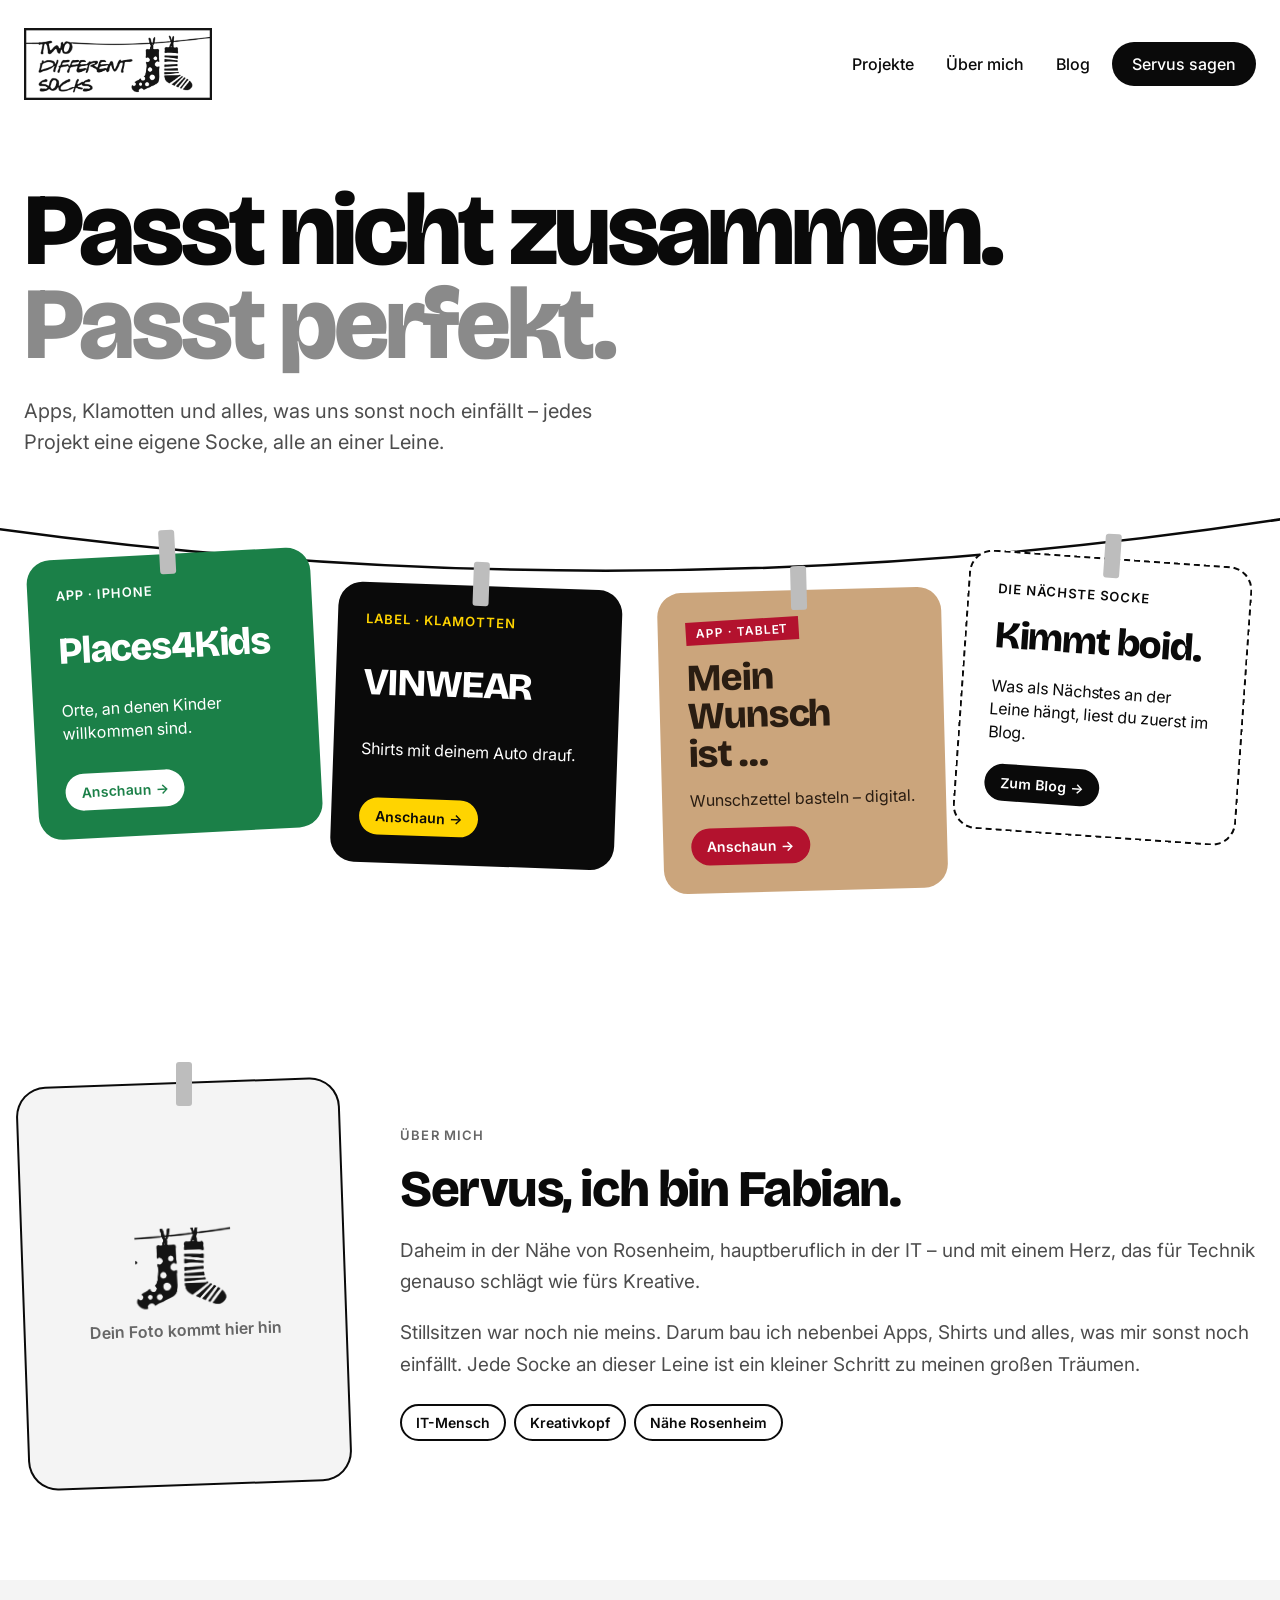
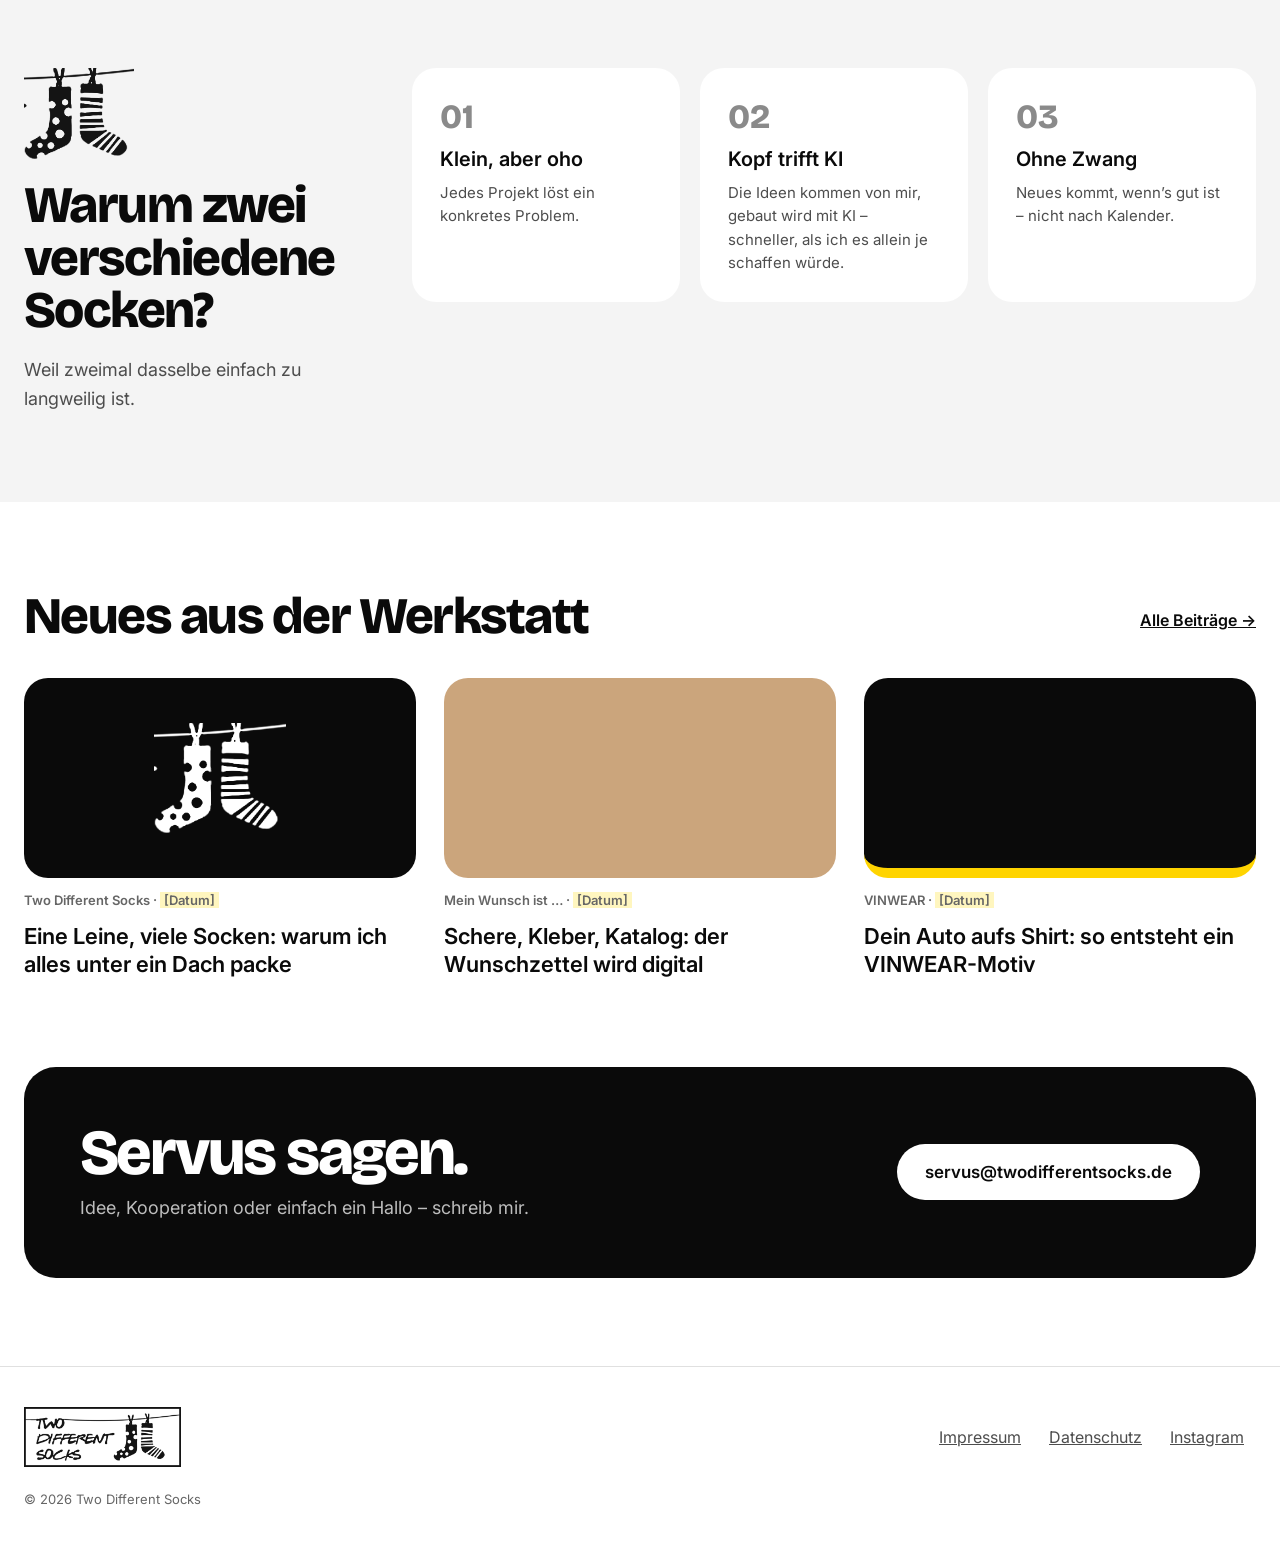
==== commit 4a2186d7: "Weniger Dialekt: Texte auf Hochdeutsch mit bairischen Akzenten Co-Authored-By: Claude Opus 5.5 <nore" ====
--- a/index.html
+++ b/index.html
@@ -31,7 +31,7 @@
 
   <section class="container hero">
     <h1 class="display">Passt nicht zusammen.<br><span>Passt perfekt.</span></h1>
-    <p>Apps, Klamotten und alles, was uns sonst no einfällt – jedes Projekt a eigene Socke, alle an einer Leine.</p>
+    <p>Apps, Klamotten und alles, was uns sonst noch einfällt – jedes Projekt eine eigene Socke, alle an einer Leine.</p>
   </section>
 
   <section id="projekte" class="clothesline" aria-labelledby="projekte-titel">
@@ -101,7 +101,7 @@
         <span class="eyebrow">Über mich</span>
         <h2 id="me-titel" class="display h2">Servus, ich bin Fabian.</h2>
         <p>Daheim in der Nähe von Rosenheim, hauptberuflich in der IT – und mit einem Herz, das für Technik genauso schlägt wie fürs Kreative.</p>
-        <p>Stillsitzen war noch nie meins. Darum bau ich nebenbei Apps, Shirts und alles, was mir sonst no einfällt. Jede Socke an dieser Leine ist ein kleiner Schritt zu meinen großen Träumen.</p>
+        <p>Stillsitzen war noch nie meins. Darum bau ich nebenbei Apps, Shirts und alles, was mir sonst noch einfällt. Jede Socke an dieser Leine ist ein kleiner Schritt zu meinen großen Träumen.</p>
         <ul class="me__facts">
           <li>IT-Mensch</li>
           <li>Kreativkopf</li>
@@ -116,23 +116,23 @@
       <div class="about__intro">
         <img src="/assets/img/socks_ink.png" alt="" width="401" height="333">
         <h2 id="warum-titel" class="display h2">Warum zwei verschiedene Socken?</h2>
-        <p>Weil zweimal dasselbe einfach zu langweilig is.</p>
+        <p>Weil zweimal dasselbe einfach zu langweilig ist.</p>
       </div>
       <div class="about__grid">
         <div class="point">
           <span class="point__nr">01</span>
           <h3>Klein, aber oho</h3>
-          <p>Jedes Projekt löst a konkretes Problem.</p>
+          <p>Jedes Projekt löst ein konkretes Problem.</p>
         </div>
         <div class="point">
           <span class="point__nr">02</span>
           <h3>Kopf trifft KI</h3>
-          <p>Die Ideen kommen von mir, gebaut wird mit KI – schneller, als i’s allein je schaffen tät.</p>
+          <p>Die Ideen kommen von mir, gebaut wird mit KI – schneller, als ich es allein je schaffen würde.</p>
         </div>
         <div class="point">
           <span class="point__nr">03</span>
           <h3>Ohne Zwang</h3>
-          <p>Neues kimmt, wenn’s gut is – ned nach Kalender.</p>
+          <p>Neues kommt, wenn’s gut ist – nicht nach Kalender.</p>
         </div>
       </div>
     </div>
@@ -140,14 +140,14 @@
 
   <section class="container section" aria-labelledby="blog-titel">
     <div class="section__head">
-      <h2 id="blog-titel" class="display h2">Neis aus der Werkstatt</h2>
+      <h2 id="blog-titel" class="display h2">Neues aus der Werkstatt</h2>
       <a href="/blog.html">Alle Beiträge →</a>
     </div>
     <div class="posts">
-      <a href="/blog/a-leine-vui-socken.html" class="post-card">
+      <a href="/blog/eine-leine-viele-socken.html" class="post-card">
         <div class="post-card__img post-card__img--tds"><img src="/assets/img/socks_white.png" alt=""></div>
         <span class="post-card__meta">Two Different Socks · <span class="placeholder">[Datum]</span></span>
-        <h3>A Leine, vui Socken: warum ich alles unter oa Dach pack</h3>
+        <h3>Eine Leine, viele Socken: warum ich alles unter ein Dach packe</h3>
       </a>
       <a href="/blog.html" class="post-card">
         <div class="post-card__img post-card__img--mwi"></div>
@@ -157,7 +157,7 @@
       <a href="/blog.html" class="post-card">
         <div class="post-card__img post-card__img--vin"></div>
         <span class="post-card__meta">VINWEAR · <span class="placeholder">[Datum]</span></span>
-        <h3>Dei Auto aufm Shirt: so entsteht a VINWEAR-Motiv</h3>
+        <h3>Dein Auto aufs Shirt: so entsteht ein VINWEAR-Motiv</h3>
       </a>
     </div>
   </section>
@@ -166,7 +166,7 @@
     <div class="servus__box">
       <div>
         <h2 id="servus-titel" class="display">Servus sagen.</h2>
-        <p>Idee, Kooperation oder oafach a Hallo – schreib ma.</p>
+        <p>Idee, Kooperation oder einfach ein Hallo – schreib mir.</p>
       </div>
       <a href="mailto:servus@twodifferentsocks.de" class="btn btn--light">servus@twodifferentsocks.de</a>
     </div>
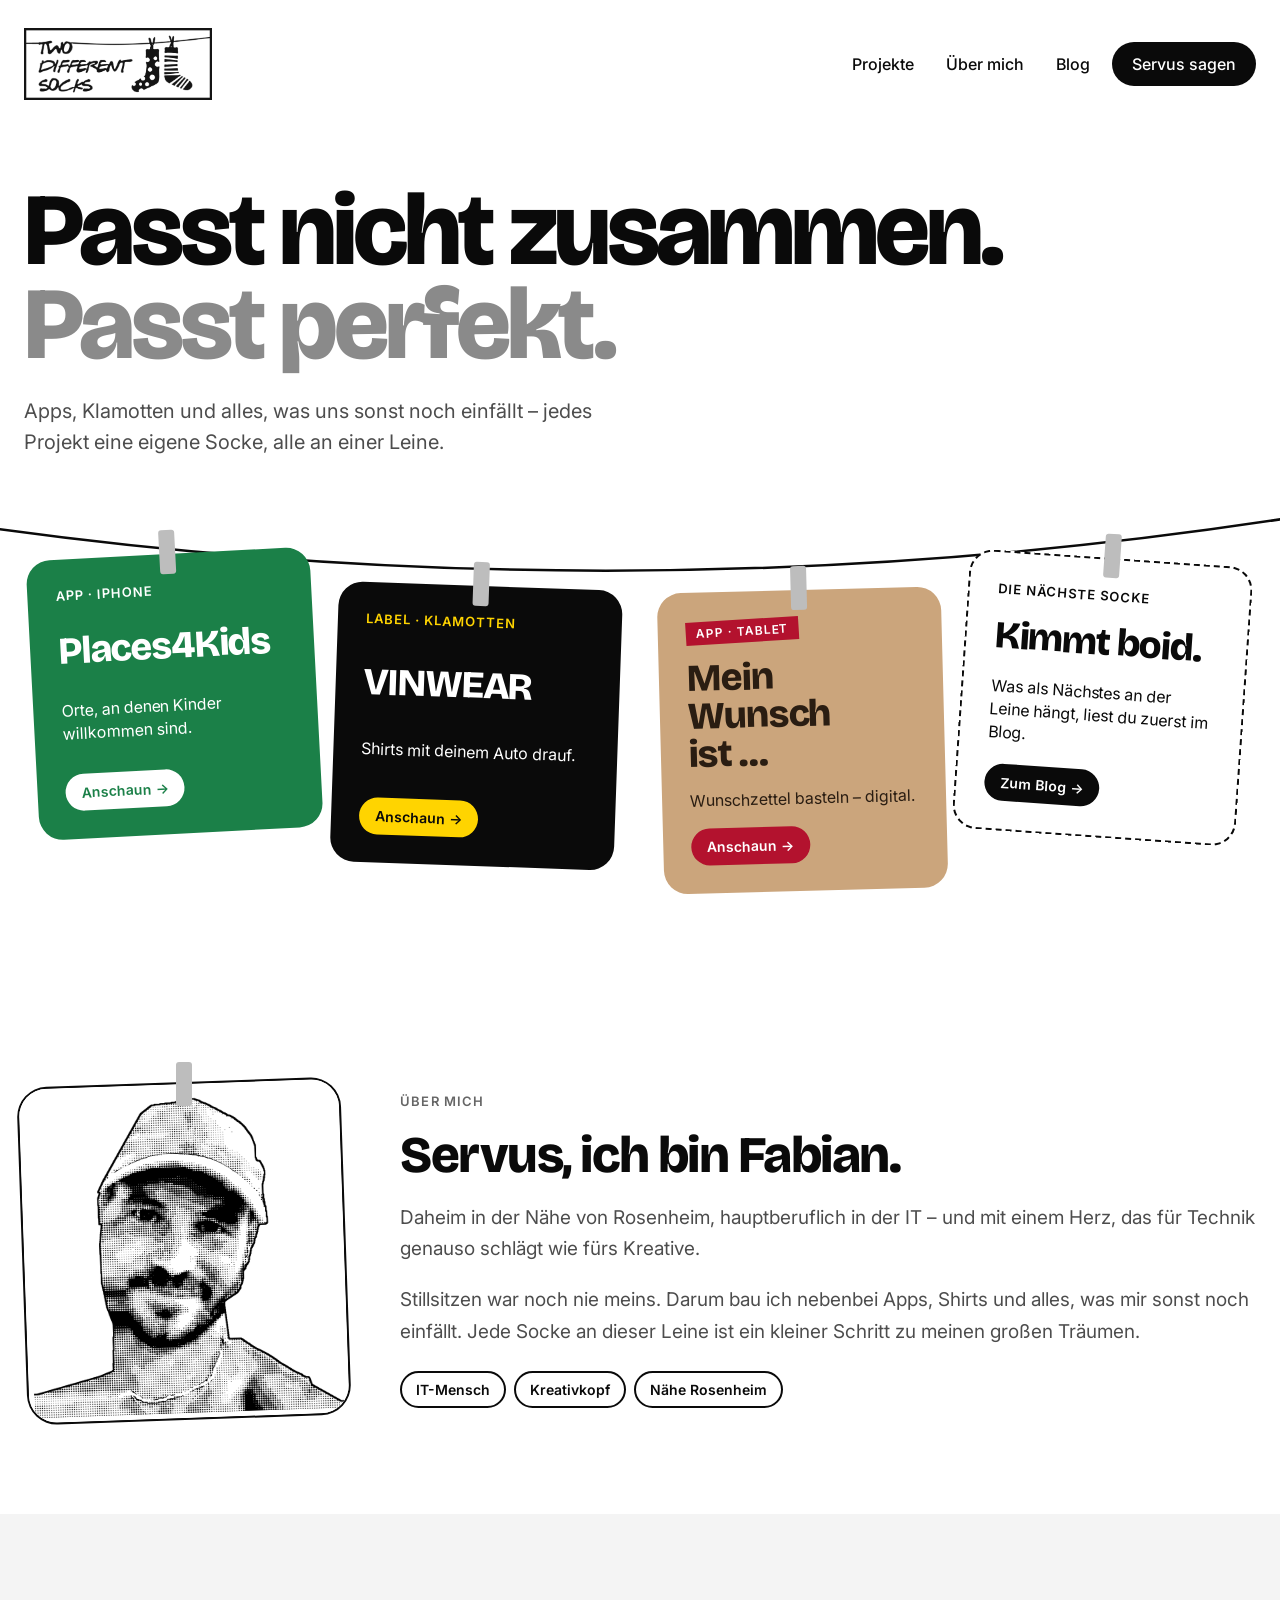
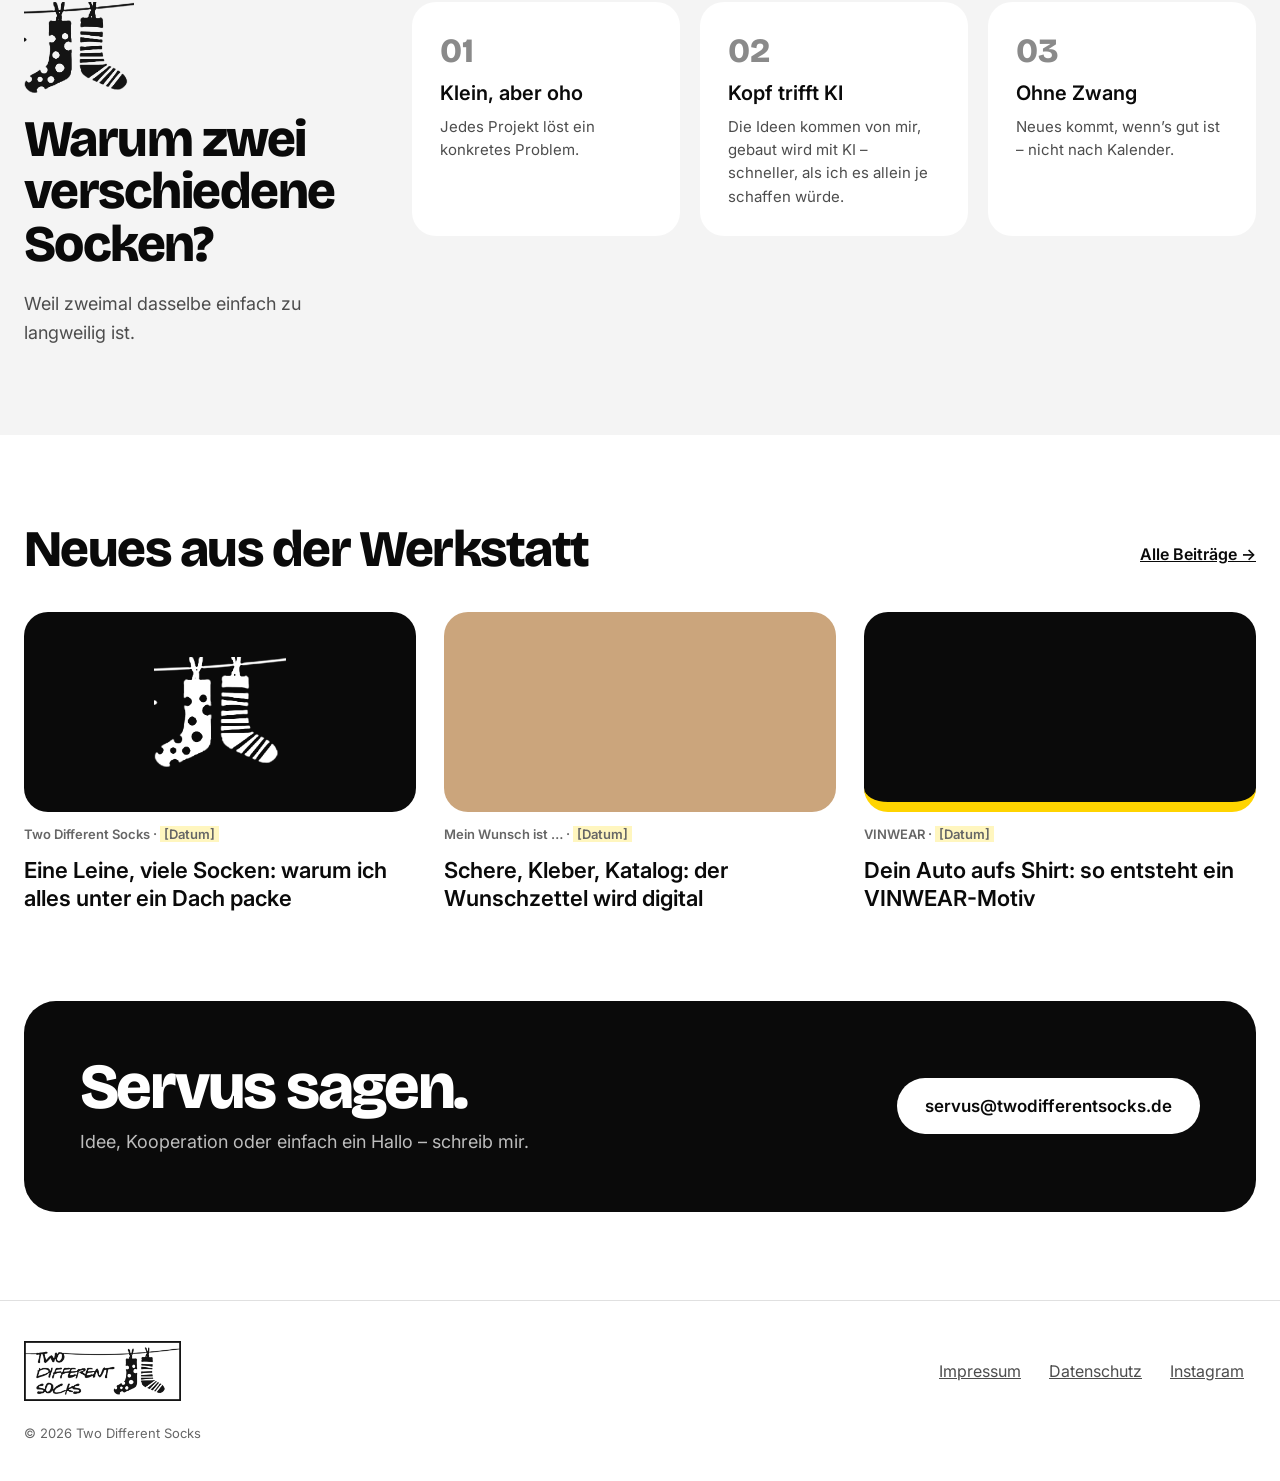
==== commit b942070e: "Über mich: Comic-Raster-Portrait von Fabian Co-Authored-By: Claude Opus 5.5 <noreply@anthropic.com> " ====
--- a/index.html
+++ b/index.html
@@ -86,16 +86,11 @@
     </div>
   </section>
 
-  <!-- Über mich: Foto als /assets/img/ich.jpg ablegen und den Platzhalter unten ersetzen -->
   <section id="ueber-mich" class="me" aria-labelledby="me-titel">
     <div class="container">
       <div class="me__photo">
         <div class="sock__peg"></div>
-        <div class="me__placeholder">
-          <img src="/assets/img/socks_ink.png" alt="">
-          <span>Dein Foto kommt hier hin</span>
-        </div>
-        <!-- <img src="/assets/img/ich.jpg" alt="Fabian" width="920" height="1150"> -->
+        <img class="me__portrait" src="/assets/img/fabian.png" alt="Fabian als Comic-Zeichnung mit Kappe und Bart" width="900" height="939">
       </div>
       <div class="me__text">
         <span class="eyebrow">Über mich</span>
--- a/assets/style.css
+++ b/assets/style.css
@@ -144,6 +144,7 @@
   width: 100%; aspect-ratio: 4 / 5; object-fit: cover; border-radius: 28px;
   transform: rotate(-2deg); box-shadow: 0 0 0 2px var(--ink);
 }
+.me__photo .me__portrait { aspect-ratio: auto; height: auto; object-fit: contain; background: var(--white); }
 .me__placeholder {
   display: flex; flex-direction: column; align-items: center; justify-content: center; gap: 12px;
   background: var(--grey-50); color: var(--grey-600); font-weight: 600; text-align: center; padding: 24px;
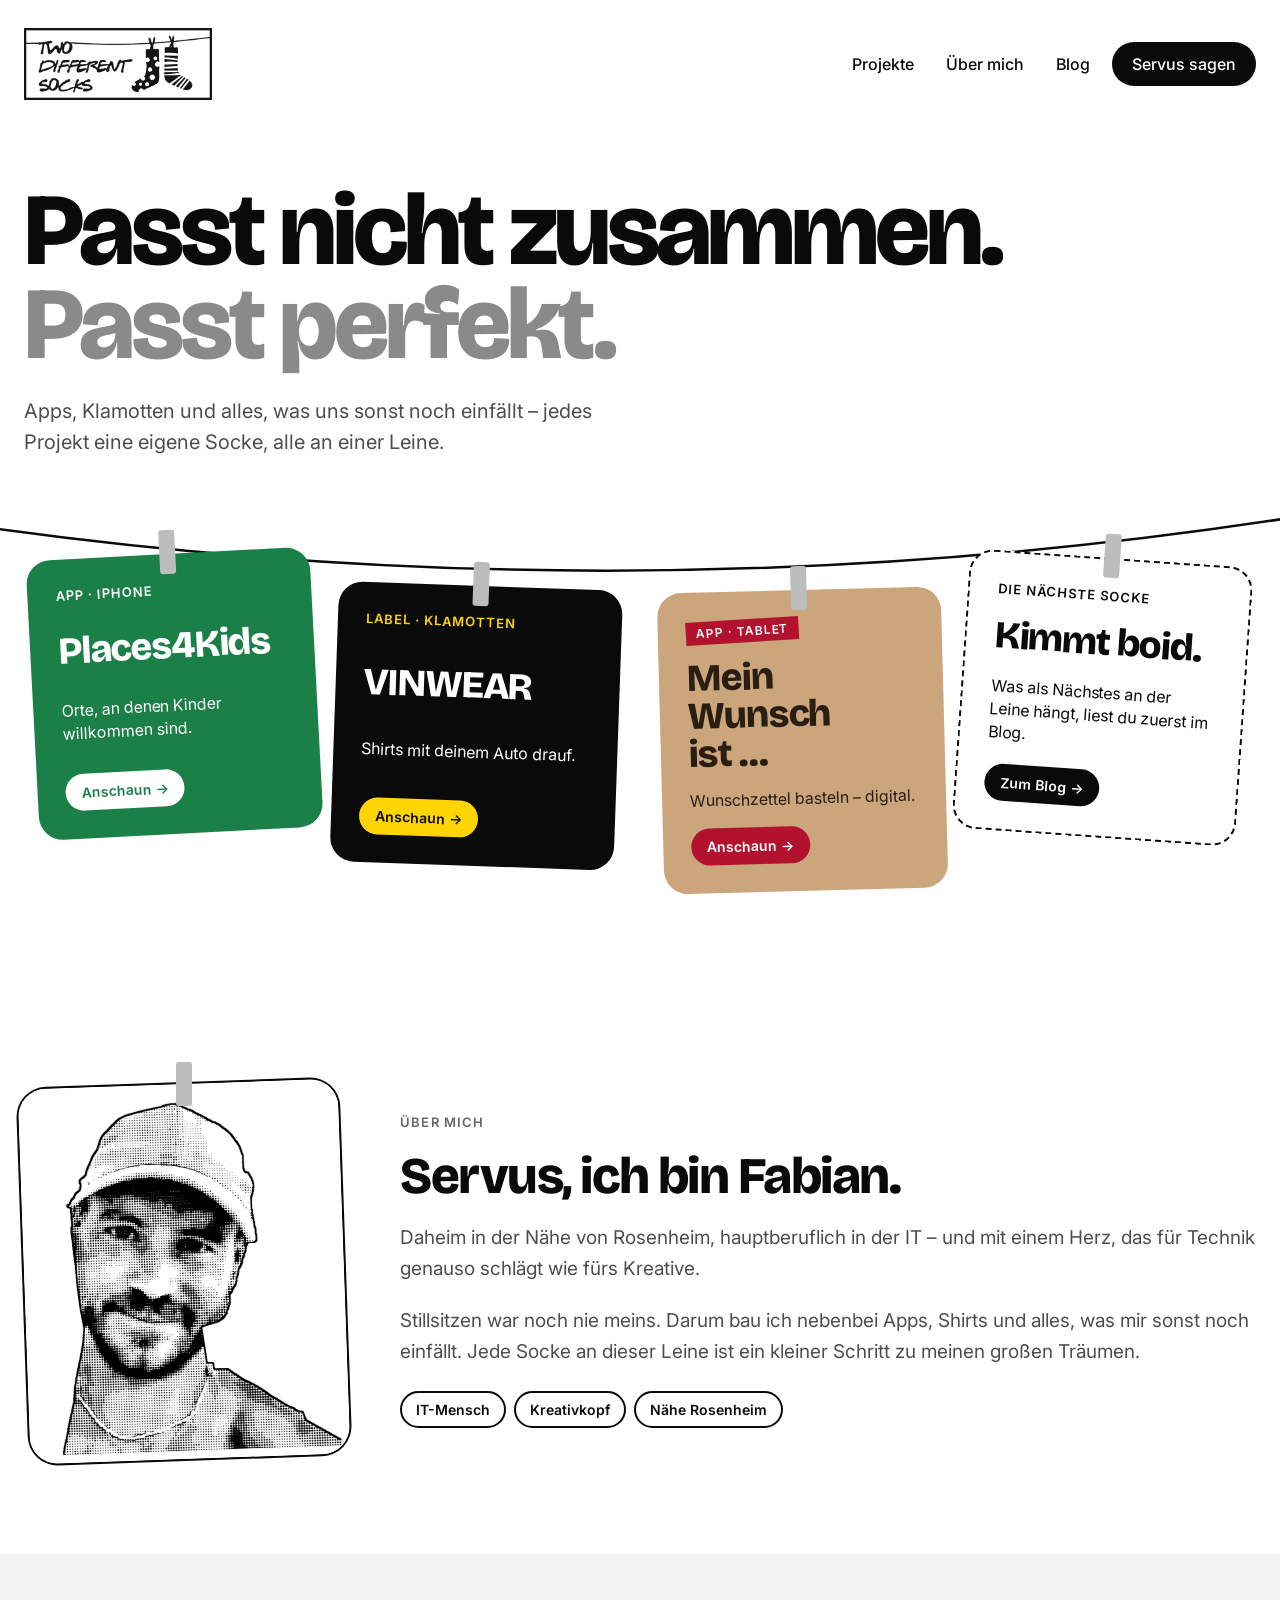
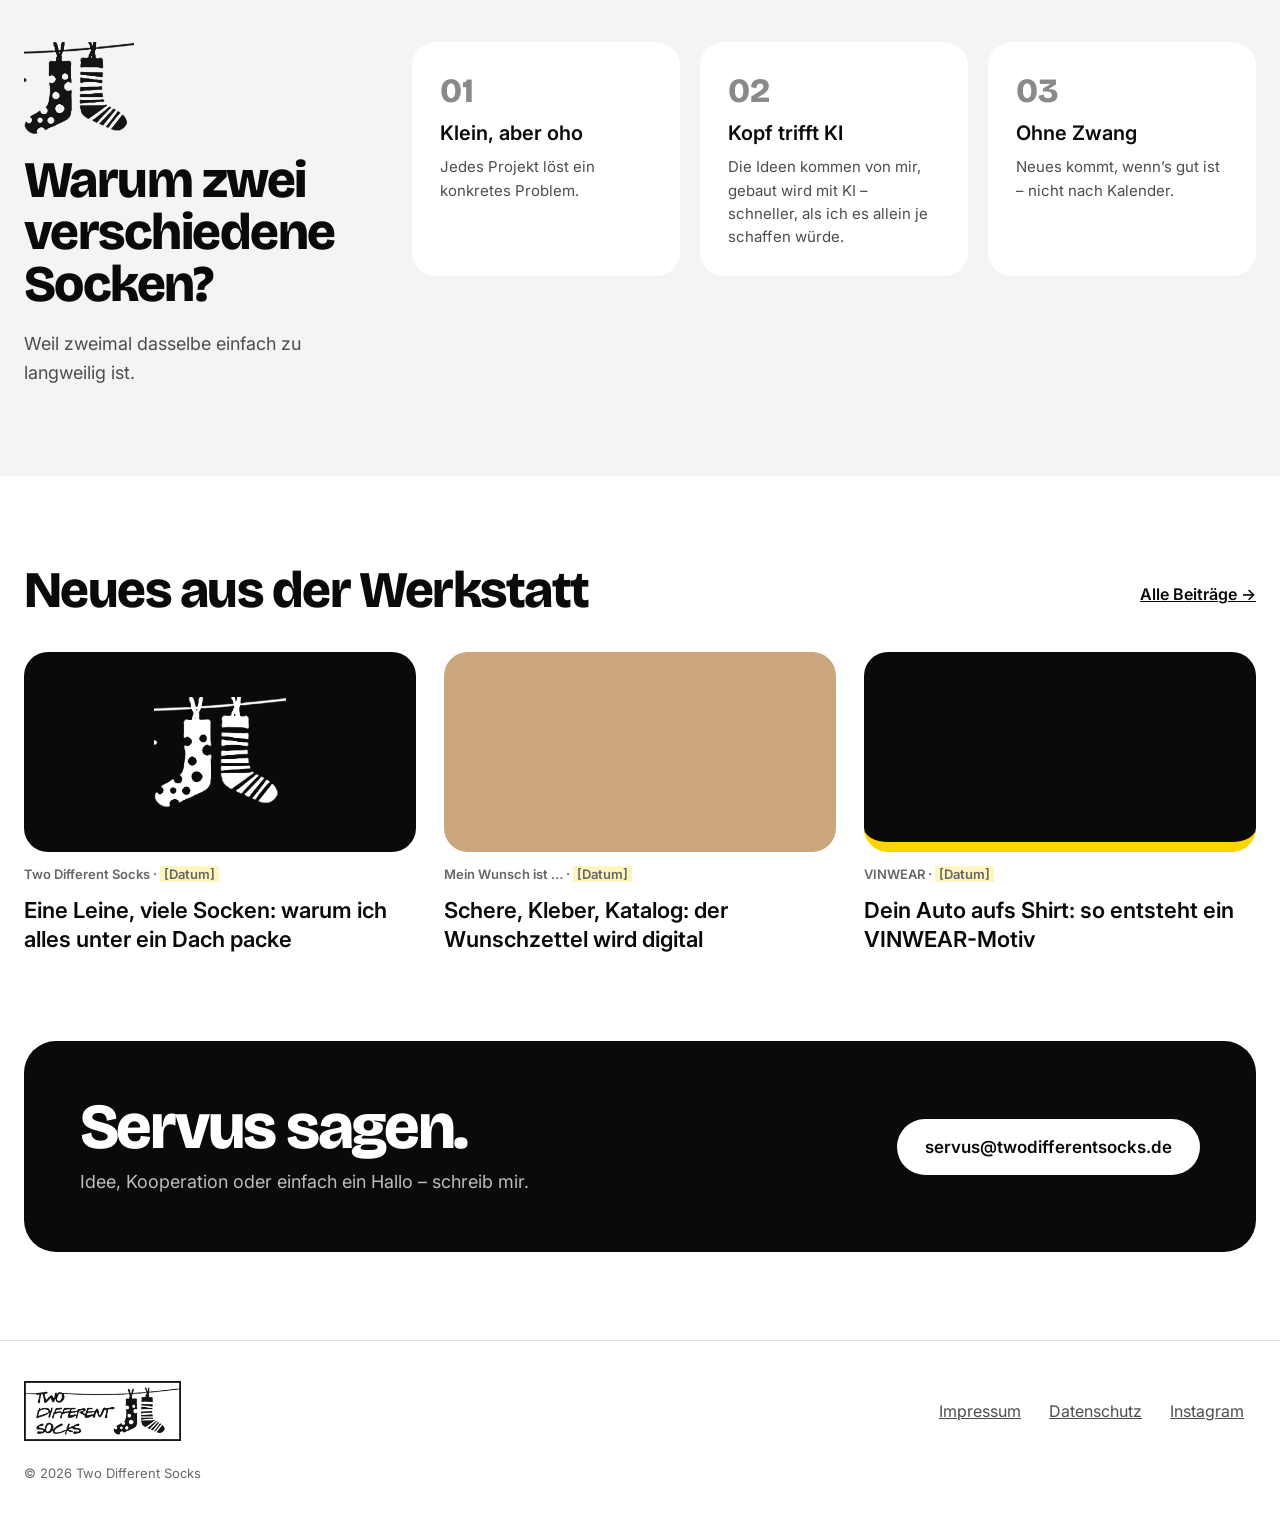
==== commit 9a8dba48: "Portrait: Gesicht vollständig freigestellt statt Ergänzung Co-Authored-By: Claude Opus 5.5 <noreply@" ====
--- a/index.html
+++ b/index.html
@@ -90,7 +90,7 @@
     <div class="container">
       <div class="me__photo">
         <div class="sock__peg"></div>
-        <img class="me__portrait" src="/assets/img/fabian.png" alt="Fabian als Comic-Zeichnung mit Kappe und Bart" width="900" height="939">
+        <img class="me__portrait" src="/assets/img/fabian.png" alt="Fabian als Comic-Zeichnung mit Kappe und Bart" width="900" height="1053">
       </div>
       <div class="me__text">
         <span class="eyebrow">Über mich</span>
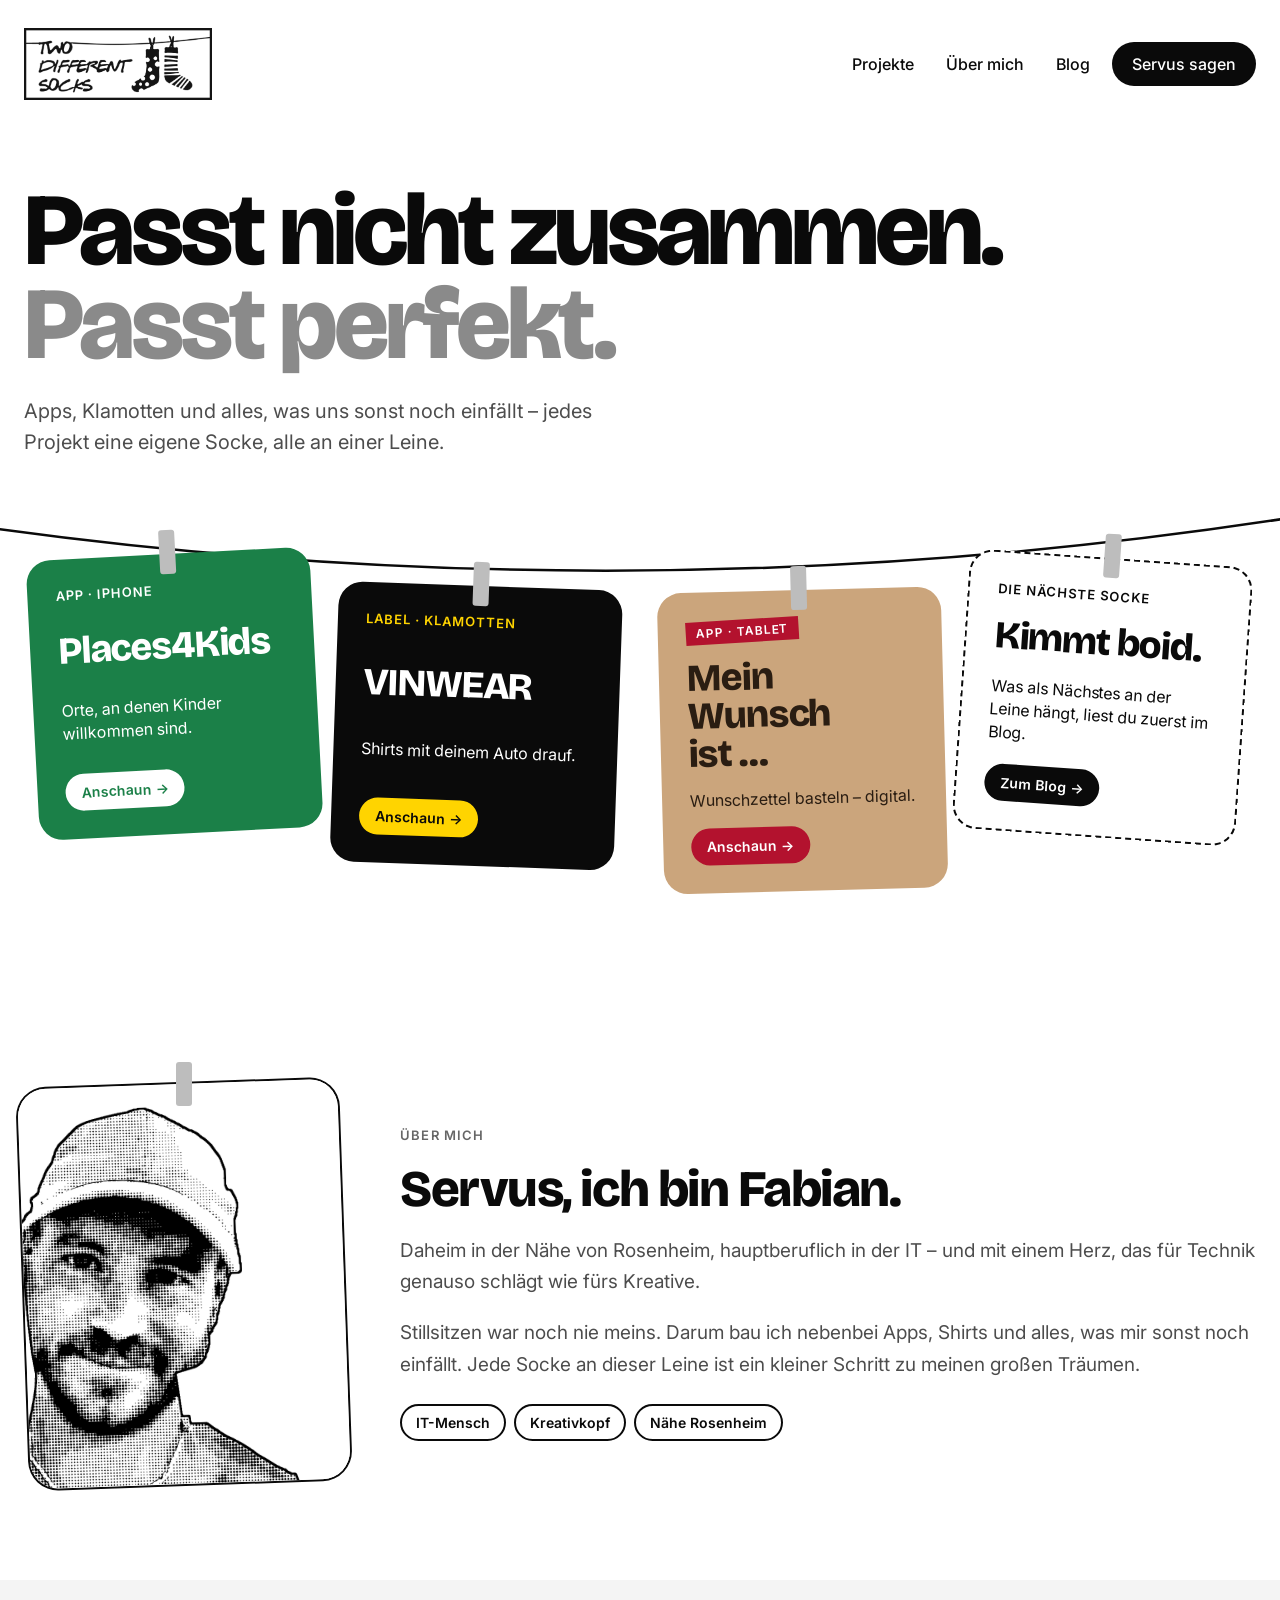
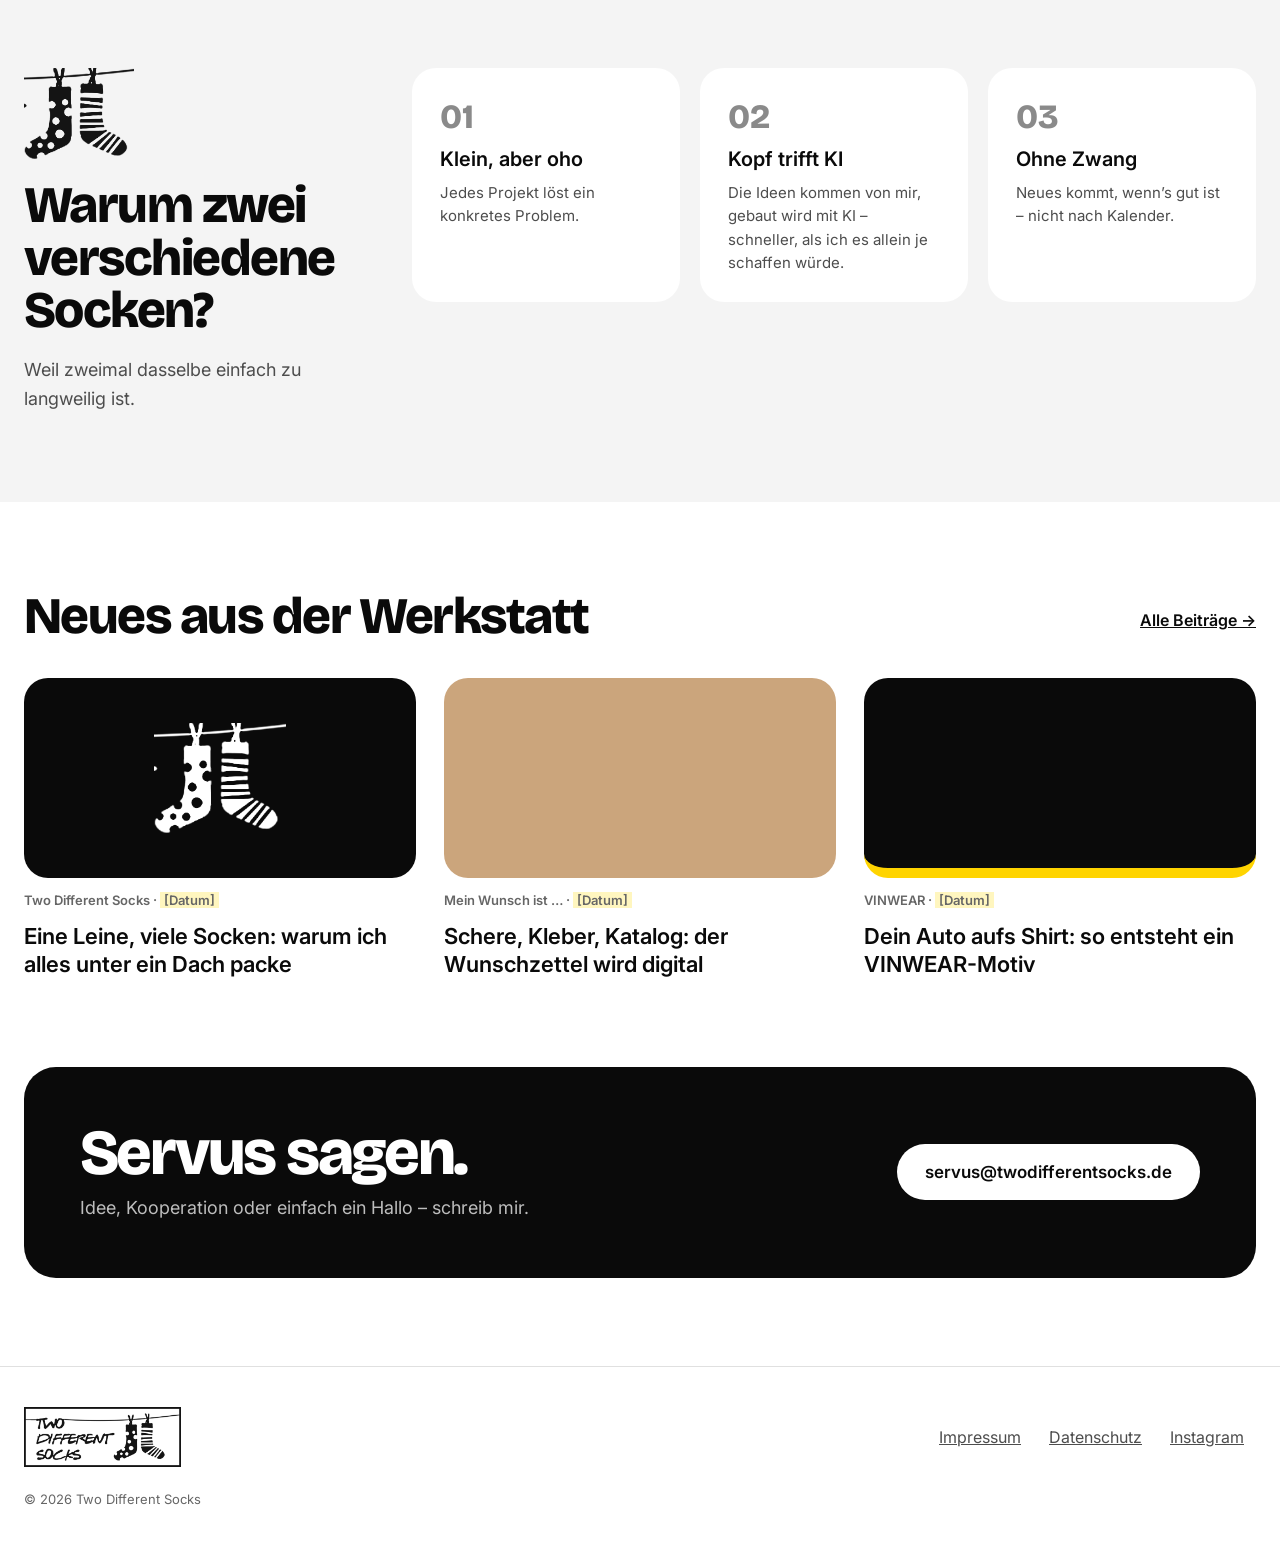
==== commit 5f315af4: "Portrait links angeschnitten, Cache-Fix gegen doppelten Logo-Rahmen Co-Authored-By: Claude Opus 5.5 " ====
--- a/index.html
+++ b/index.html
@@ -11,7 +11,7 @@
   <link rel="preconnect" href="https://fonts.googleapis.com">
   <link rel="preconnect" href="https://fonts.gstatic.com" crossorigin>
   <link href="https://fonts.googleapis.com/css2?family=Bricolage+Grotesque:opsz,wght@12..96,700;12..96,800&family=Inter:wght@400;500;600&display=swap" rel="stylesheet">
-  <link rel="stylesheet" href="/assets/style.css">
+  <link rel="stylesheet" href="/assets/style.css?v=3">
 </head>
 <body>
 
@@ -90,7 +90,7 @@
     <div class="container">
       <div class="me__photo">
         <div class="sock__peg"></div>
-        <img class="me__portrait" src="/assets/img/fabian.png" alt="Fabian als Comic-Zeichnung mit Kappe und Bart" width="900" height="1053">
+        <img src="/assets/img/fabian-v3.png" alt="Fabian als Comic-Zeichnung mit Kappe und Bart" width="800" height="1000">
       </div>
       <div class="me__text">
         <span class="eyebrow">Über mich</span>
